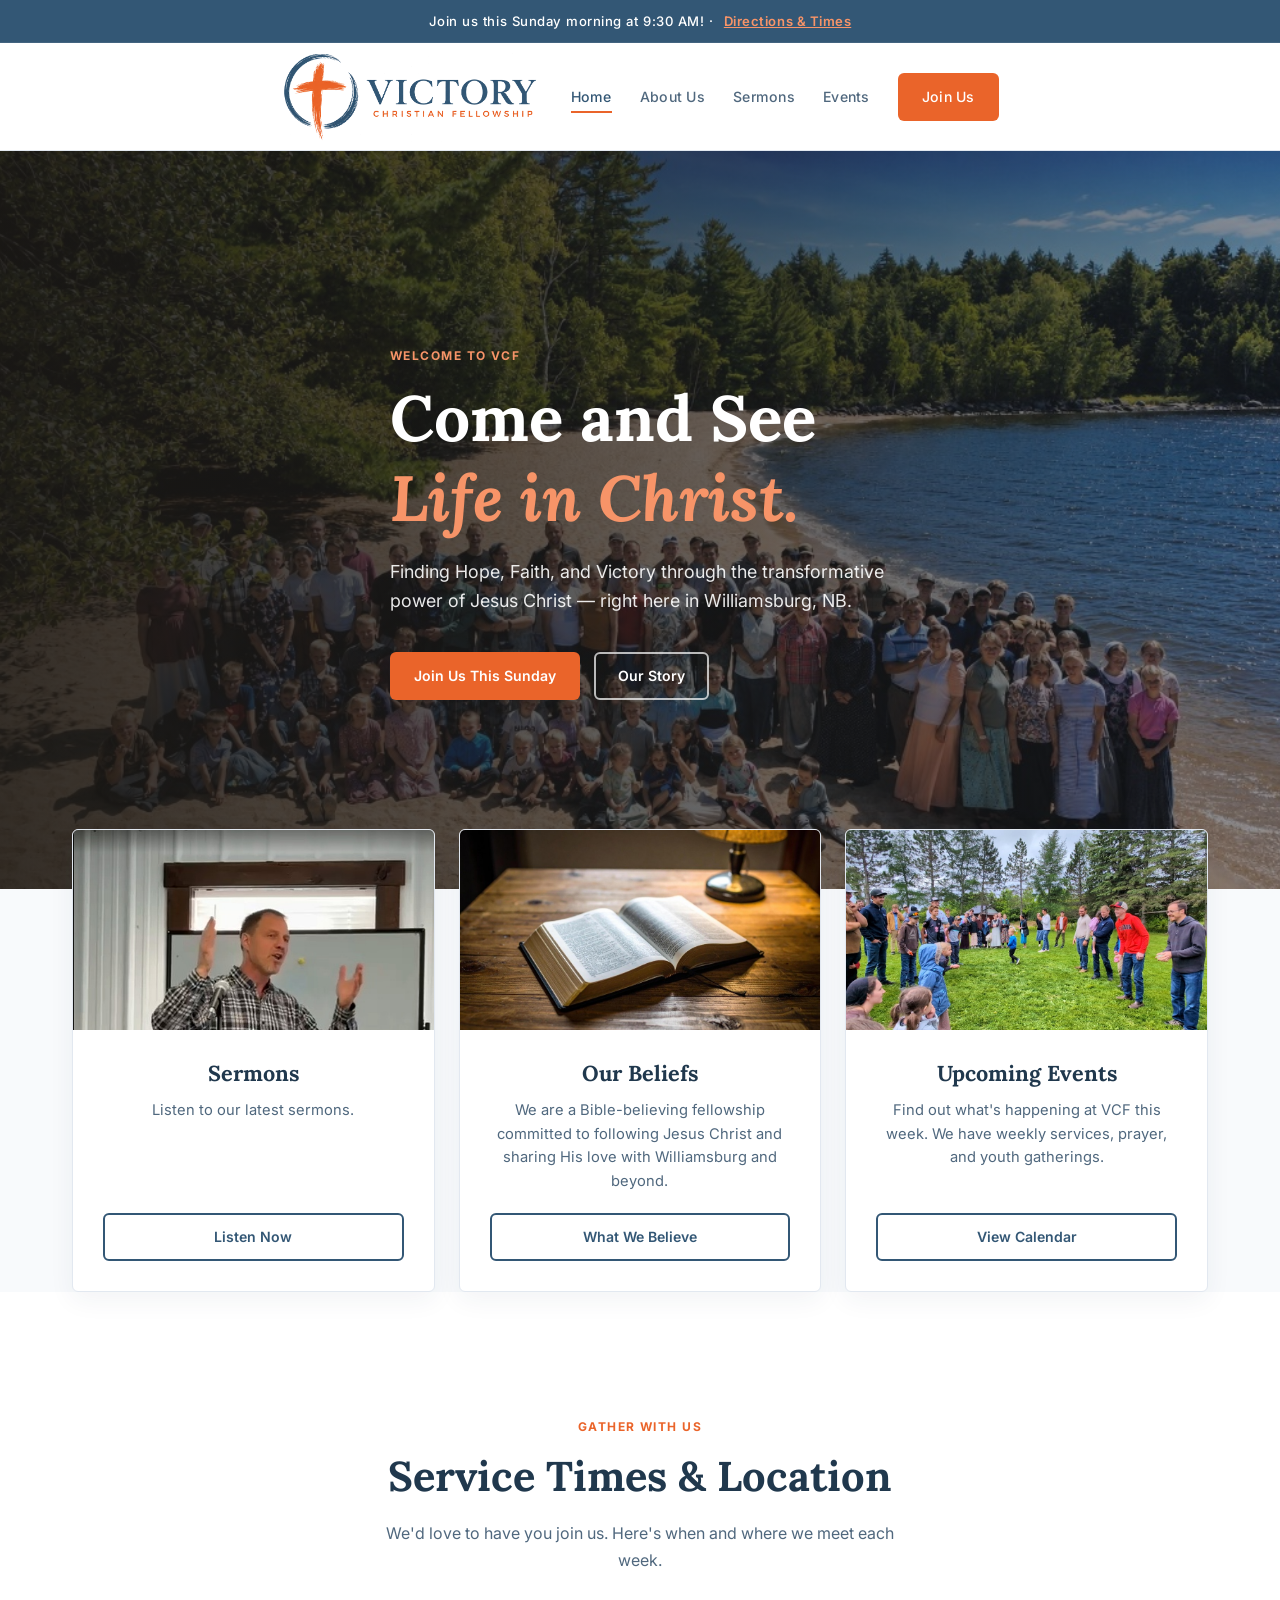
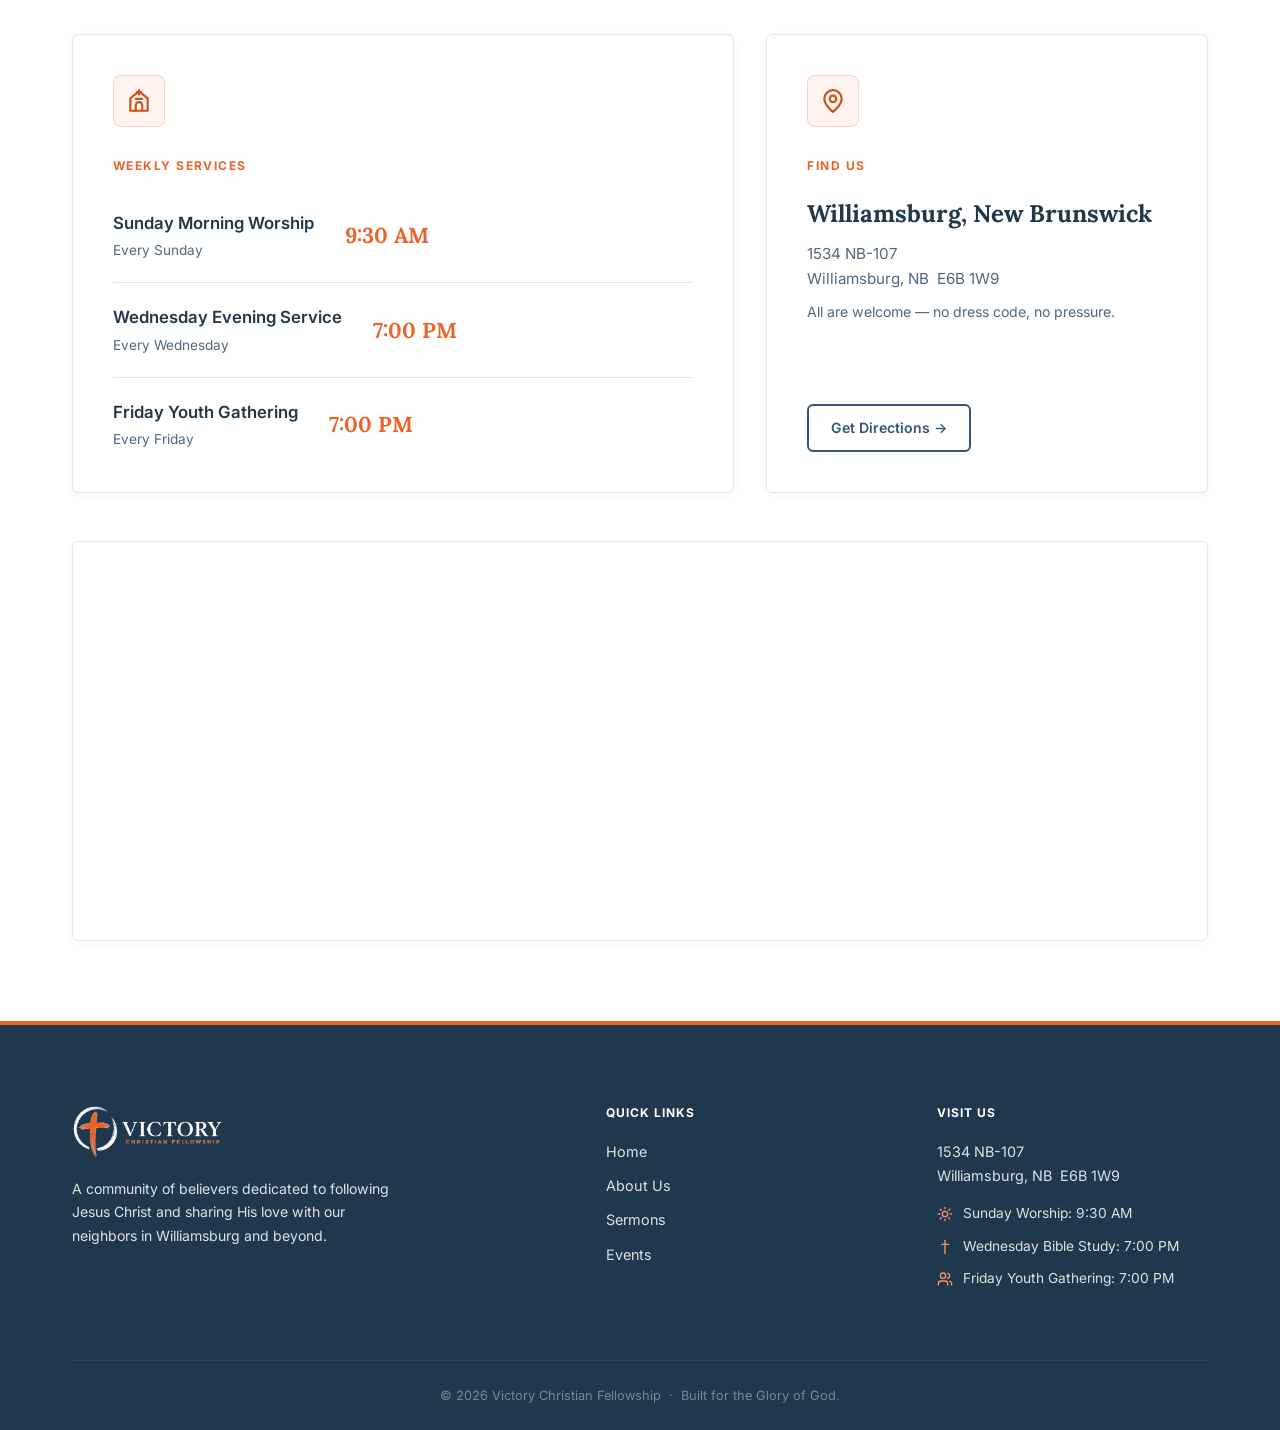
==== index.html @ 8b339f48 "Update Our Beliefs image and change church location to Williamsburg NB with satellite map default" ====
<!DOCTYPE html>
<html lang="en">
<head>
    <meta charset="UTF-8">
    <meta name="viewport" content="width=device-width, initial-scale=1.0">
    <title>Victory Christian Fellowship | Williamsburg, NB</title>
    <meta name="description" content="Victory Christian Fellowship in Williamsburg, NB. A community of believers following Jesus Christ and sharing His love.">
    <link rel="stylesheet" href="style.css?v=17.0">
    <link rel="icon" type="image/png" sizes="32x32" href="favicon-32x32.png?v=1.0">
    <link rel="icon" type="image/png" sizes="16x16" href="favicon-16x16.png?v=1.0">
    <link rel="shortcut icon" href="favicon.ico?v=1.0">
    <link rel="apple-touch-icon" sizes="180x180" href="apple-touch-icon.png?v=1.0">
</head>
<body>

<div class="announcement-bar">
    Join us this Sunday morning at 9:30 AM! · <a href="#location">Directions & Times</a>
</div>

<header id="site-header">
    <div class="container">
        <div class="nav-inner">
            <a href="index.html" class="logo">
                <img src="assets/logo.png?v=11.0" alt="Victory Christian Fellowship">
            </a>
            <nav>
                <ul class="nav-links" id="nav-links">
                    <li><a href="index.html" class="active">Home</a></li>
                    <li><a href="about.html">About Us</a></li>
                    <li><a href="sermons.html">Sermons</a></li>
                    <li><a href="events.html">Events</a></li>
                    <li><a href="#location" class="btn btn-primary">Join Us</a></li>
                </ul>
            </nav>
            <button class="hamburger" id="mobile-toggle" aria-label="Toggle menu">
                <span></span><span></span><span></span>
            </button>
        </div>
    </div>
</header>

<main>
    <!-- HERO -->
    <section class="hero">
        <img class="hero-img" src="assets/beach-gathering.jpg" alt="VCF Family Beach Gathering">
        <div class="hero-overlay"></div>
        <div class="container">
            <div class="hero-content">
                <span class="section-tag" style="color:var(--gold-light)">Welcome to VCF</span>
                <h1>Come and See <br><em>Life in Christ.</em></h1>
                <p>Finding Hope, Faith, and Victory through the transformative power of Jesus Christ — right here in Williamsburg, NB.</p>
                <div class="hero-btns">
                    <a href="#location" class="btn btn-gold">Join Us This Sunday</a>
                    <a href="about.html" class="btn btn-outline">Our Story</a>
                </div>
            </div>
        </div>
    </section>

    <!-- 3-COLUMN FEATURE LINKS -->
    <section style="padding: 0; background: var(--bg-alt);">
        <div class="container">
            <div class="feature-grid">
                <!-- Sermons -->
                <div class="feature-card">
                    <div class="feature-img-wrap">
                        <img src="assets/sermon-preaching.jpg?v=14.0" alt="VCF Sermons & Teaching" style="object-position: top center;">
                    </div>
                    <div class="feature-card-content">
                        <h3>Sermons</h3>
                        <p>Listen to our latest sermons.</p>
                        <a href="sermons.html" class="btn btn-outline-dark">Listen Now</a>
                    </div>
                </div>
                <!-- Our Beliefs -->
                <div class="feature-card">
                    <div class="feature-img-wrap">
                        <img src="assets/our-beliefs.jpg?v=1.0" alt="Open Bible - Our Beliefs">
                    </div>
                    <div class="feature-card-content">
                        <h3>Our Beliefs</h3>
                        <p>We are a Bible-believing fellowship committed to following Jesus Christ and sharing His love with Williamsburg and beyond.</p>
                        <a href="about.html#beliefs" class="btn btn-outline-dark">What We Believe</a>
                    </div>
                </div>
                <!-- Upcoming Events -->
                <div class="feature-card">
                    <div class="feature-img-wrap">
                        <img src="assets/community-gathering.jpg?v=12.0" alt="VCF Community Gathering">
                    </div>
                    <div class="feature-card-content">
                        <h3>Upcoming Events</h3>
                        <p>Find out what's happening at VCF this week. We have weekly services, prayer, and youth gatherings.</p>
                        <a href="events.html" class="btn btn-outline-dark">View Calendar</a>
                    </div>
                </div>
            </div>
        </div>
    </section>

    <!-- SERVICE TIMES & LOCATION -->
    <section id="location">
        <div class="container">
            <div class="text-center" style="margin-bottom:60px">
                <span class="section-tag">Gather With Us</span>
                <h2 class="section-heading">Service Times &amp; Location</h2>
                <p style="color:var(--fg-light);max-width:520px;margin:0 auto">We'd love to have you join us. Here's when and where we meet each week.</p>
            </div>

            <div class="location-grid">
                <!-- Times -->
                <div class="card">
                    <div class="icon-badge" aria-hidden="true">
                        <svg width="26" height="26" viewBox="0 0 24 24" fill="none" stroke="currentColor" stroke-width="2" stroke-linecap="round" stroke-linejoin="round">
                            <path d="m12 3-8 6.5V21h16V9.5L12 3z"/>
                            <path d="M12 2v4"/>
                            <path d="M10 4h4"/>
                            <path d="M9 21v-5a3 3 0 0 1 6 0v5"/>
                            <path d="M9 10h6"/>
                        </svg>
                    </div>
                    <span class="section-tag">Weekly Services</span>
                    <div class="service-item">
                        <div>
                            <div class="service-name">Sunday Morning Worship</div>
                            <div class="service-day">Every Sunday</div>
                        </div>
                        <div class="service-time">9:30 AM</div>
                    </div>
                    <div class="service-item">
                        <div>
                            <div class="service-name">Wednesday Evening Service</div>
                            <div class="service-day">Every Wednesday</div>
                        </div>
                        <div class="service-time">7:00 PM</div>
                    </div>
                    <div class="service-item">
                        <div>
                            <div class="service-name">Friday Youth Gathering</div>
                            <div class="service-day">Every Friday</div>
                        </div>
                        <div class="service-time">7:00 PM</div>
                    </div>
                </div>

                <!-- Address -->
                <div class="card" style="display:flex;flex-direction:column;justify-content:space-between">
                    <div>
                        <div class="icon-badge" aria-hidden="true">
                            <svg width="26" height="26" viewBox="0 0 24 24" fill="none" stroke="currentColor" stroke-width="2" stroke-linecap="round" stroke-linejoin="round">
                                <path d="M20 10c0 6-8 12-8 12s-8-6-8-12a8 8 0 0 1 16 0Z"/>
                                <circle cx="12" cy="10" r="3"/>
                            </svg>
                        </div>
                        <span class="section-tag">Find Us</span>
                        <h3 style="font-size:1.5rem;margin:10px 0 12px;font-family:'Lora',serif">Williamsburg, New Brunswick</h3>
                        <p style="color:var(--fg-light);font-size:.95rem;margin-bottom:8px">1534 NB-107<br>Williamsburg, NB &nbsp;E6B 1W9</p>
                        <p style="color:var(--fg-light);font-size:.88rem">All are welcome — no dress code, no pressure.</p>
                    </div>
                    <a href="https://www.google.com/maps/dir/?api=1&destination=1534+NB-107,+Williamsburg,+NB+E6B+1W9" target="_blank" class="btn btn-outline-dark" style="margin-top:28px;align-self:flex-start">
                        Get Directions →
                    </a>
                </div>
            </div>

            <!-- Map -->
            <div class="map-wrap">
                <iframe src="https://www.google.com/maps/embed?pb=!1m18!1m12!1m3!1d2759.5668989523!2d-66.7454!3d46.2847!2m3!1f0!2f0!3f0!3m2!1i1024!2i768!4f13.1!3m3!1m2!1s0x4ca4309328286a63%3A0xc3f7a4a2b9f3f3!2s1534%20NB-107%2C%20Williamsburg%2C%20NB%20E6B%201W9!5e1!3m2!1sen!2sca!4v1714132000000!5m2!1sen!2sca" allowfullscreen loading="lazy"></iframe>
            </div>
        </div>
    </section>
</main>

<footer>
    <div class="container">
        <div class="footer-grid">
            <div class="footer-brand">
                <img src="assets/logo-light.png?v=11.0" alt="Victory Christian Fellowship" class="footer-logo-img">
                <p>A community of believers dedicated to following Jesus Christ and sharing His love with our neighbors in Williamsburg and beyond.</p>
            </div>
            <div>
                <h4>Quick Links</h4>
                <ul class="footer-links">
                    <li><a href="index.html">Home</a></li>
                    <li><a href="about.html">About Us</a></li>
                    <li><a href="sermons.html">Sermons</a></li>
                    <li><a href="events.html">Events</a></li>
                </ul>
            </div>
            <div>
                <h4>Visit Us</h4>
                <p style="margin-bottom:14px">1534 NB-107<br>Williamsburg, NB &nbsp;E6B 1W9</p>
                <ul class="footer-schedule">
                    <li class="footer-schedule-item">
                        <svg width="15" height="15" viewBox="0 0 24 24" fill="none" stroke="currentColor" stroke-width="2" stroke-linecap="round" stroke-linejoin="round">
                            <circle cx="12" cy="12" r="4"/><path d="M12 2v2"/><path d="M12 20v2"/><path d="m4.93 4.93 1.41 1.41"/><path d="m17.66 17.66 1.41 1.41"/><path d="M2 12h2"/><path d="M20 12h2"/><path d="m6.34 17.66-1.41 1.41"/><path d="m19.07 4.93-1.41 1.41"/>
                        </svg>
                        <span>Sunday Worship: 9:30 AM</span>
                    </li>
                    <li class="footer-schedule-item">
                        <svg width="15" height="15" viewBox="0 0 24 24" fill="none" stroke="currentColor" stroke-width="2" stroke-linecap="round" stroke-linejoin="round">
                            <path d="M12 2v20"/><path d="M7 8h10"/>
                        </svg>
                        <span>Wednesday Bible Study: 7:00 PM</span>
                    </li>
                    <li class="footer-schedule-item">
                        <svg width="15" height="15" viewBox="0 0 24 24" fill="none" stroke="currentColor" stroke-width="2" stroke-linecap="round" stroke-linejoin="round">
                            <path d="M16 21v-2a4 4 0 0 0-4-4H6a4 4 0 0 0-4 4v2"/><circle cx="9" cy="7" r="4"/><path d="M22 21v-2a4 4 0 0 0-3-3.87"/><path d="M16 3.13a4 4 0 0 1 0 7.75"/>
                        </svg>
                        <span>Friday Youth Gathering: 7:00 PM</span>
                    </li>
                </ul>
            </div>
        </div>
        <div class="footer-bottom">
            <p>&copy; 2026 Victory Christian Fellowship &nbsp;·&nbsp; Built for the Glory of God.</p>
        </div>
    </div>
</footer>

<script src="app.js"></script>
</body>
</html>
---- style.css ----
@import url('https://fonts.googleapis.com/css2?family=Inter:wght@300;400;500;600;700&family=Lora:ital,wght@0,400;0,600;0,700;1,400;1,700&display=swap');

/* ─── DESIGN TOKENS (Brushed Cross Logo: Warm Orange & Slate Blue) ─── */
:root {
    --primary:       #335775;       /* Soft Rich Slate Blue from "VICTORY" */
    --primary-dark:  #20384D;       /* Deep Slate Blue */
    --primary-light: #4A7499;       /* Light Slate Blue */
    --orange:        #EA642A;       /* Vibrant Warm Amber Orange for Buttons & Cross */
    --orange-dark:   #CE5119;       /* Deep Amber Orange for Hover */
    --orange-light:  #F79468;       /* Soft Warm Amber Highlight */
    --rust:          #EA642A;       /* Warm Orange */
    --rust-dark:     #CE5119;
    --rust-light:    #F79468;
    --gold:          #EA642A;       /* Warm Orange Accent */
    --gold-dark:     #CE5119;
    --gold-light:    #F79468;
    --silver:        #7E97AD;       /* Cool Slate Accent */
    --silver-dark:   #50687E;
    --silver-light:  #D5E0EA;
    --fg:            #20384D;       /* Soft Slate Charcoal Headings */
    --fg-light:      #50687E;       /* Slate Body Text */
    --fg-muted:      #7E97AD;       /* Muted Steel */
    --bg:            #FFFFFF;       /* Pure Crisp White Background */
    --bg-alt:        #F8FAFC;       /* Light & Airy Soft Off-White Background */
    --white:         #FFFFFF;
    --card:          #FFFFFF;       /* Clean White Cards */
    --border:        #E2E8F0;       /* Subtle Cool Slate Border */
    --shadow-sm:     0 2px 10px rgba(32,56,77,.04);
    --shadow:        0 8px 26px rgba(32,56,77,.06);
    --shadow-lg:     0 18px 45px rgba(32,56,77,.09);
    --radius:        6px;           /* Modern subtle rounded rectangular style */
    --radius-sm:     3px;
    --radius-full:   9999px;
    --transition:    all .25s ease-out;
    --header-h:      108px;         /* Height of main nav header */
}

/* ─── BASE STYLES ────────────────────────────────────────── */
* {
    margin: 0;
    padding: 0;
    box-sizing: border-box;
}

html {
    scroll-behavior: smooth;
}

body {
    font-family: 'Inter', -apple-system, sans-serif;
    background: var(--bg);
    color: var(--fg);
    line-height: 1.7;
    overflow-x: hidden;
    -webkit-font-smoothing: antialiased;
}

h1, h2, h3, h4 {
    font-family: 'Lora', Georgia, serif;
    font-weight: 700;
    line-height: 1.25;
    color: var(--fg);
}

img {
    max-width: 100%;
    display: block;
}

a {
    text-decoration: none;
    color: inherit;
    transition: var(--transition);
}

/* ─── UTILITY CLASSES ─────────────────────────────────────── */
.container {
    max-width: 1200px;
    margin: 0 auto;
    padding: 0 32px;
}

.section-tag {
    display: inline-block;
    font-size: .75rem;
    font-weight: 700;
    letter-spacing: .12em;
    text-transform: uppercase;
    color: var(--gold);
    margin-bottom: 12px;
}

.text-center {
    text-align: center;
}

.section-heading {
    font-size: clamp(1.8rem, 3.5vw, 2.6rem);
    margin-bottom: 18px;
    font-weight: 700;
}

/* ─── ANNOUNCEMENT BAR ────────────────────────────────────── */
.announcement-bar {
    background-color: var(--primary);
    color: var(--white);
    text-align: center;
    padding: 10px 16px;
    font-size: 0.82rem;
    font-weight: 500;
    letter-spacing: 0.04em;
    z-index: 1001;
    border-bottom: 1px solid rgba(255,255,255,0.08);
}

.announcement-bar a {
    color: var(--gold-light);
    font-weight: 600;
    text-decoration: underline;
    margin-left: 6px;
}

/* ─── SITE HEADER & NAVIGATION ───────────────────────────── */
header {
    position: sticky;
    top: 0;
    width: 100%;
    height: var(--header-h);
    background: rgba(255, 255, 255, 0.98);
    backdrop-filter: blur(12px);
    -webkit-backdrop-filter: blur(12px);
    z-index: 1000;
    border-bottom: 1px solid var(--border);
    display: flex;
    align-items: center;
    transition: var(--transition);
}

header.scrolled {
    box-shadow: var(--shadow-sm);
    height: 88px;
}

.nav-inner {
    width: 100%;
    display: flex;
    justify-content: space-between;
    align-items: center;
    gap: 32px;
}

/* Logo */
.logo {
    display: flex;
    align-items: center;
    gap: 12px;
    flex-shrink: 0;
}

.logo img {
    height: 92px;
    width: auto;
    display: block;
    transition: var(--transition);
}

header.scrolled .logo img {
    height: 78px;
}

/* Nav links */
.nav-links {
    display: flex;
    gap: 28px;
    list-style: none;
    align-items: center;
}

.nav-links a {
    font-size: .88rem;
    font-weight: 500;
    color: var(--fg-light);
    letter-spacing: .02em;
    padding: 6px 0;
    position: relative;
}

.nav-links a:not(.btn):hover, 
.nav-links a.active:not(.btn) {
    color: var(--primary);
}

.nav-links a.active:not(.btn)::after {
    content: '';
    position: absolute;
    bottom: -2px;
    left: 0;
    width: 100%;
    height: 2px;
    background: var(--gold);
}

/* Override nav button styles to fix color specificity issues */
.nav-links a.btn {
    padding: 10px 22px;
}
.nav-links a.btn-primary {
    color: var(--white);
    background: var(--rust);
}
.nav-links a.btn-primary:hover {
    color: var(--white);
    background: var(--rust-dark);
}
.nav-links a.btn-gold {
    color: var(--white);
    background: var(--gold);
}
.nav-links a.btn-gold:hover {
    color: var(--white);
    background: var(--gold-dark);
}

/* ─── BUTTONS ───────────────────────────────────────────── */
.btn {
    display: inline-flex;
    align-items: center;
    justify-content: center;
    gap: 8px;
    padding: 10px 22px;
    border-radius: var(--radius);
    font-weight: 600;
    font-size: .88rem;
    border: 2px solid transparent;
    cursor: pointer;
    transition: var(--transition);
    white-space: nowrap;
}

.btn-primary {
    background: var(--rust);
    color: var(--white);
}

.btn-primary:hover {
    background: var(--rust-dark);
    transform: translateY(-1px);
}

.btn-outline {
    border-color: rgba(255, 255, 255, 0.7);
    color: var(--white);
}

.btn-outline:hover {
    border-color: var(--white);
    background: rgba(255, 255, 255, 0.1);
}

.btn-outline-dark {
    border-color: var(--primary);
    color: var(--primary);
}

.btn-outline-dark:hover {
    background: var(--primary);
    color: var(--white);
}

.btn-gold {
    background: var(--gold);
    color: var(--white);
}

.btn-gold:hover {
    background: var(--gold-dark);
    transform: translateY(-1px);
}

/* ─── HERO SECTION ───────────────────────────────────────── */
.hero {
    position: relative;
    height: 82vh;
    min-height: 560px;
    display: flex;
    align-items: center;
    overflow: hidden;
    background-color: #243B53;
}

.hero-img {
    position: absolute;
    inset: 0;
    width: 100%;
    height: 100%;
    object-fit: cover;
    z-index: 0;
    opacity: 0.75;
}

.hero-overlay {
    position: absolute;
    inset: 0;
    z-index: 1;
    background: linear-gradient(90deg, rgba(27,24,20,0.85) 0%, rgba(27,24,20,0.6) 50%, rgba(27,24,20,0.3) 100%);
}

.hero-content {
    position: relative;
    z-index: 2;
    max-width: 620px;
    color: var(--white);
}

.hero h1 {
    font-size: clamp(2.4rem, 5vw, 4.2rem);
    color: var(--white);
    margin-bottom: 20px;
    font-weight: 700;
}

.hero h1 em {
    color: var(--gold-light);
    font-style: italic;
    font-family: 'Lora', Georgia, serif;
}

.hero p {
    font-size: 1.12rem;
    color: rgba(255, 255, 255, 0.9);
    max-width: 500px;
    margin-bottom: 36px;
    line-height: 1.6;
}

.hero-btns {
    display: flex;
    gap: 14px;
    flex-wrap: wrap;
}

/* Short hero variant (inner pages) */
.hero--short {
    height: 38vh;
    min-height: 280px;
    background-color: var(--primary);
}

.hero--short .hero-overlay {
    background: rgba(27, 24, 20, 0.75);
}

.hero--short .hero-content {
    max-width: 800px;
}

.hero--short h1 {
    font-size: clamp(2rem, 4.5vw, 3.2rem);
    margin-bottom: 10px;
}

.hero--short p {
    font-size: 1.05rem;
    margin-bottom: 0;
    color: rgba(255, 255, 255, 0.85);
}

/* ─── SECTIONS ───────────────────────────────────────────── */
section {
    padding: 80px 0;
}

section.alt-bg {
    background: var(--bg-alt);
}

/* ─── 3-COLUMN FEATURE CARDS (HOME) ──────────────────────── */
.feature-grid {
    display: grid;
    grid-template-columns: repeat(3, 1fr);
    gap: 24px;
    margin-top: -60px; /* Overlaps hero section slightly for modern layout */
    position: relative;
    z-index: 10;
    margin-bottom: 40px;
}

.feature-card {
    background: var(--card);
    border: 1px solid var(--border);
    border-radius: var(--radius);
    box-shadow: var(--shadow);
    overflow: hidden;
    display: flex;
    flex-direction: column;
    transition: var(--transition);
}

.feature-card:hover {
    transform: translateY(-4px);
    box-shadow: var(--shadow-lg);
}

.feature-img-wrap {
    height: 200px;
    overflow: hidden;
    position: relative;
}

.feature-img-wrap img {
    width: 100%;
    height: 100%;
    object-fit: cover;
    object-position: top center;
    transition: var(--transition);
}

.feature-card:hover .feature-img-wrap img {
    transform: scale(1.03);
}

.feature-card-content {
    padding: 30px;
    flex: 1;
    display: flex;
    flex-direction: column;
    align-items: center;
    text-align: center;
}

.feature-card-content h3 {
    font-size: 1.35rem;
    margin-bottom: 12px;
    font-family: 'Lora', Georgia, serif;
}

.feature-card-content p {
    font-size: 0.92rem;
    color: var(--fg-light);
    margin-bottom: 20px;
    line-height: 1.6;
    flex: 1;
}

.feature-card-content .btn {
    width: 100%;
}

/* ─── SERVICE TIMES & LOCATION (HOME) ─────────────────────── */
.location-grid {
    display: grid;
    grid-template-columns: 1.2fr 0.8fr;
    gap: 32px;
    margin-bottom: 48px;
}

.card {
    background: var(--card);
    border: 1px solid var(--border);
    padding: 40px;
    border-radius: var(--radius);
    box-shadow: var(--shadow-sm);
    transition: var(--transition);
}

.card:hover {
    box-shadow: var(--shadow);
}

.icon-badge {
    width: 52px;
    height: 52px;
    border-radius: 8px;
    display: flex;
    align-items: center;
    justify-content: center;
    margin-bottom: 24px;
    background: rgba(234, 100, 42, 0.08);
    border: 1px solid rgba(234, 100, 42, 0.22);
    color: var(--orange-dark);
    transition: var(--transition);
}

.icon-badge svg {
    width: 26px;
    height: 26px;
    stroke: var(--orange-dark);
    display: block;
    transition: var(--transition);
}

.card:hover .icon-badge {
    background: var(--primary);
    border-color: var(--primary);
    color: var(--white);
}

.card:hover .icon-badge svg {
    stroke: var(--white);
}

/* Service item rows */
.service-item {
    display: flex;
    align-items: center;
    gap: 20px;
    padding: 20px 0;
    border-bottom: 1px solid var(--border);
}

.service-item:last-child {
    border-bottom: none;
    padding-bottom: 0;
}

.service-item:first-child {
    padding-top: 0;
}

.service-time {
    font-family: 'Lora', Georgia, serif;
    font-weight: 700;
    font-size: 1.35rem;
    color: var(--gold);
    min-width: 95px;
    text-align: right;
}

.service-name {
    font-weight: 600;
    font-size: 1.05rem;
    color: var(--fg);
}

.service-day {
    font-size: .85rem;
    color: var(--fg-light);
    margin-top: 2px;
}

/* Map Wrapper */
.map-wrap {
    border-radius: var(--radius);
    border: 1px solid var(--border);
    overflow: hidden;
    box-shadow: var(--shadow-sm);
    height: 400px;
}

.map-wrap iframe {
    width: 100%;
    height: 100%;
    border: 0;
    display: block;
}

/* ─── ABOUT PAGE STYLING ─────────────────────────────────── */
.story-layout {
    display: grid;
    grid-template-columns: 1.1fr 0.9fr;
    gap: 60px;
    align-items: center;
}

.story-img-wrap {
    border-radius: var(--radius);
    overflow: hidden;
    box-shadow: var(--shadow);
    border: 1px solid var(--border);
}

.story-img-wrap img {
    width: 100%;
    height: 420px;
    object-fit: cover;
}

/* Statement of Faith */
.faith-list {
    display: grid;
    grid-template-columns: 1fr 1fr;
    gap: 24px;
    max-width: 1000px;
    margin: 0 auto;
}

.faith-item {
    display: flex;
    gap: 20px;
    align-items: flex-start;
    padding: 24px;
    background: var(--white);
    border-radius: var(--radius);
    border: 1px solid var(--border);
    border-left: 3px solid var(--primary);
    transition: var(--transition);
}

.faith-item:hover {
    box-shadow: var(--shadow-sm);
    transform: translateX(2px);
    border-left-color: var(--gold);
}

.faith-num {
    font-family: 'Lora', Georgia, serif;
    font-weight: 700;
    font-size: 1.2rem;
    color: var(--gold);
    min-width: 28px;
    line-height: 1;
}

.faith-item p {
    font-size: 0.92rem;
    color: var(--fg-light);
    line-height: 1.65;
}

/* Leadership cards */
.grid-2 {
    display: grid;
    grid-template-columns: repeat(2, 1fr);
    gap: 32px;
    max-width: 800px;
    margin: 0 auto;
}

.premium-card {
    position: relative;
    border-radius: var(--radius);
    overflow: hidden;
    height: 380px;
    box-shadow: var(--shadow);
    border: 1px solid var(--border);
}

.premium-card img {
    width: 100%;
    height: 100%;
    object-fit: cover;
    transition: var(--transition);
}

.premium-card:hover img {
    transform: scale(1.02);
}

.premium-card .gradient {
    position: absolute;
    inset: 0;
    background: linear-gradient(to top, rgba(27,24,20,0.9) 0%, rgba(27,24,20,0.4) 50%, transparent 100%);
    z-index: 1;
}

.premium-card .content {
    position: absolute;
    bottom: 0;
    left: 0;
    width: 100%;
    padding: 30px;
    z-index: 2;
    color: var(--white);
}

.premium-card .content h3 {
    font-size: 1.5rem;
    color: var(--white);
}

/* ─── EVENTS PAGE STYLING ────────────────────────────────── */
.events-grid {
    display: grid;
    grid-template-columns: repeat(3, 1fr);
    gap: 28px;
}

.event-card {
    background: var(--card);
    border: 1px solid var(--border);
    border-radius: var(--radius);
    overflow: hidden;
    box-shadow: var(--shadow-sm);
    transition: var(--transition);
    display: flex;
    flex-direction: column;
}

.event-card:hover {
    box-shadow: var(--shadow);
    transform: translateY(-2px);
    border-color: var(--gold);
}

.event-card-accent {
    height: 4px;
    background: var(--primary);
}

.event-card:hover .event-card-accent {
    background: var(--gold);
}

.event-card-body {
    padding: 30px;
    flex: 1;
    display: flex;
    flex-direction: column;
}

.event-day-badge {
    display: inline-block;
    font-size: .72rem;
    font-weight: 700;
    letter-spacing: .08em;
    text-transform: uppercase;
    background: var(--bg-alt);
    color: var(--primary);
    border: 1px solid var(--border);
    padding: 4px 10px;
    border-radius: var(--radius-sm);
    margin-bottom: 16px;
    align-self: flex-start;
}

.event-card h3 {
    font-size: 1.3rem;
    margin-bottom: 12px;
    font-family: 'Lora', Georgia, serif;
}

.event-card-time {
    display: flex;
    align-items: center;
    gap: 6px;
    font-size: 0.9rem;
    font-weight: 700;
    color: var(--gold);
    margin-bottom: 16px;
}

.event-card p {
    font-size: .9rem;
    color: var(--fg-light);
    line-height: 1.6;
}

/* ─── SERMON LIBRARY STYLING ─────────────────────────────── */
#sermon-library {
    padding: 60px 0;
}

.sermon-toolbar {
    display: flex;
    gap: 16px;
    align-items: center;
    flex-wrap: wrap;
    margin-bottom: 40px;
    padding: 20px;
    background: var(--white);
    border: 1px solid var(--border);
    border-radius: var(--radius);
}

.sermon-search-wrap {
    position: relative;
    flex: 1;
    min-width: 250px;
}

.sermon-search-icon {
    position: absolute;
    left: 14px;
    top: 50%;
    transform: translateY(-50%);
    color: var(--fg-muted);
    pointer-events: none;
}

.sermon-search-wrap input {
    width: 100%;
    padding: 10px 14px 10px 40px;
    border-radius: var(--radius);
    border: 1px solid var(--border);
    background: var(--bg-alt);
    font-size: .88rem;
    color: var(--fg);
    transition: var(--transition);
    outline: none;
}

.sermon-search-wrap input:focus {
    border-color: var(--primary);
    background: var(--white);
}

.sermon-controls {
    display: flex;
    gap: 12px;
    flex-wrap: wrap;
}

.sermon-controls select {
    padding: 10px 36px 10px 14px;
    border-radius: var(--radius);
    border: 1px solid var(--border);
    background: var(--bg-alt) url("data:image/svg+xml,%3Csvg xmlns='http://www.w3.org/2000/svg' width='12' height='12' viewBox='0 0 24 24' fill='none' stroke='%23605751' stroke-width='2.5' stroke-linecap='round' stroke-linejoin='round'%3E%3Cpolyline points='6 9 12 15 18 9'/%3E%3C/svg%3E") no-repeat right 14px center;
    appearance: none;
    font-size: .88rem;
    font-family: inherit;
    font-weight: 500;
    color: var(--fg-light);
    cursor: pointer;
    outline: none;
    transition: var(--transition);
}

.sermon-controls select:hover,
.sermon-controls select:focus {
    border-color: var(--primary);
}

/* Sermon Grid / Cards */
.sermon-grid {
    display: grid;
    grid-template-columns: repeat(2, 1fr);
    gap: 32px;
}

.sermon-card {
    background: var(--white);
    border: 1px solid var(--border);
    border-radius: var(--radius);
    box-shadow: var(--shadow-sm);
    overflow: hidden;
    transition: var(--transition);
    display: flex;
    flex-direction: column;
}

.sermon-card:hover {
    box-shadow: var(--shadow);
    border-color: var(--gold);
}

.sermon-card-header {
    padding: 24px;
    border-bottom: 1px solid var(--border);
    flex: 1;
}

.sermon-card-meta-top {
    display: flex;
    align-items: center;
    gap: 10px;
    margin-bottom: 8px;
}

.sermon-date {
    font-size: .82rem;
    color: var(--fg-muted);
    font-weight: 500;
}

.sermon-live-badge {
    font-size: .7rem;
    font-weight: 700;
    text-transform: uppercase;
    letter-spacing: .06em;
    background: rgba(230, 110, 40, 0.12);
    color: var(--orange-dark);
    padding: 2px 8px;
    border-radius: var(--radius-sm);
}

.sermon-title {
    font-size: 1.2rem;
    margin-bottom: 12px;
    font-family: 'Lora', Georgia, serif;
    line-height: 1.35;
}

.sermon-tags {
    display: flex;
    flex-wrap: wrap;
    align-items: center;
    gap: 8px;
    margin-top: 4px;
}

.sermon-tag {
    display: inline-flex;
    align-items: center;
    font-size: .75rem;
    font-weight: 600;
    padding: 4px 10px;
    border-radius: var(--radius-sm);
    line-height: 1.2;
    text-decoration: none;
    border: none;
    font-family: inherit;
}

button.sermon-tag--preacher {
    background: var(--bg-alt);
    color: var(--primary);
    border: 1px solid var(--border);
    cursor: pointer;
    transition: var(--transition);
}

button.sermon-tag--preacher:hover {
    background: var(--primary);
    color: var(--white);
    border-color: var(--primary);
    transform: translateY(-1px);
    box-shadow: var(--shadow-sm);
}

button.sermon-tag--preacher svg {
    stroke: currentColor;
    margin-right: 5px;
}

.sermon-tag--scripture {
    background: rgba(234, 100, 42, 0.09);
    color: var(--orange-dark);
    border: 1px solid rgba(234, 100, 42, 0.20);
}

.sermon-tag--scripture svg {
    stroke: currentColor;
    margin-right: 5px;
}

.sermon-tag--date {
    background: rgba(32, 54, 76, 0.08);
    color: var(--text-muted);
    border: 1px solid var(--border);
}

.sermon-tag--date svg {
    stroke: currentColor;
    margin-right: 5px;
}

.sermon-filter-status {
    display: flex;
    align-items: center;
    justify-content: space-between;
    background: var(--bg-alt);
    border: 1px solid var(--border);
    border-radius: var(--radius-sm);
    padding: 10px 16px;
    margin-bottom: 24px;
    font-size: .88rem;
    color: var(--fg);
}

.sermon-filter-status-text strong {
    color: var(--primary);
}

.sermon-filter-reset-btn {
    background: none;
    border: none;
    color: var(--orange-dark);
    font-weight: 600;
    font-size: .82rem;
    cursor: pointer;
    text-decoration: underline;
    padding: 4px 8px;
    border-radius: 4px;
    transition: var(--transition);
}

.sermon-filter-reset-btn:hover {
    background: rgba(234, 100, 42, 0.1);
}

.yt-wrap {
    position: relative;
    width: 100%;
    padding-top: 56.25%;
    background-color: #000;
}

.yt-wrap iframe {
    position: absolute;
    inset: 0;
    width: 100%;
    height: 100%;
    border: none;
}

/* States */
.sermon-state-wrap {
    text-align: center;
    padding: 80px 24px;
    color: var(--fg-light);
}

.sermon-state-wrap h3 {
    font-size: 1.35rem;
    margin-bottom: 8px;
}

.sermon-setup-notice {
    max-width: 480px;
    margin: 0 auto;
    padding: 40px;
    background: var(--white);
    border: 1px solid var(--border);
    border-radius: var(--radius);
    box-shadow: var(--shadow);
}

.sermon-setup-icon {
    font-size: 2.2rem;
    margin-bottom: 12px;
}

.sermon-spinner {
    width: 32px;
    height: 32px;
    border: 2px solid var(--border);
    border-top-color: var(--primary);
    border-radius: 50%;
    animation: spin .7s linear infinite;
    margin: 0 auto 16px;
}

@keyframes spin {
    to { transform: rotate(360deg); }
}

/* ─── SITE FOOTER ────────────────────────────────────────── */
footer {
    background: #20384D;          /* Deep Slate Blue matching logo */
    color: rgba(255, 255, 255, 0.85);
    padding: 80px 0 0;
    font-size: 0.9rem;
    border-top: 4px solid var(--gold);
}

.footer-grid {
    display: grid;
    grid-template-columns: 1.4fr 0.8fr 0.8fr;
    gap: 60px;
    padding-bottom: 60px;
    border-bottom: 1px solid rgba(255, 255, 255, 0.06);
}

.footer-logo-img {
    height: 54px;
    width: auto;
    margin-bottom: 18px;
    display: block;
}

.footer-logo-text {
    font-family: 'Lora', Georgia, serif;
    font-weight: 700;
    font-size: 1.4rem;
    color: var(--white);
    margin-bottom: 6px;
}

.footer-logo-sub {
    font-size: .72rem;
    font-weight: 600;
    letter-spacing: .12em;
    text-transform: uppercase;
    color: var(--gold-light);
    margin-bottom: 16px;
    display: block;
}

.footer-brand p {
    font-size: 0.88rem;
    line-height: 1.7;
    max-width: 340px;
}

footer h4 {
    font-family: 'Inter', -apple-system, sans-serif;
    color: var(--white);
    text-transform: uppercase;
    letter-spacing: .08em;
    font-size: .75rem;
    font-weight: 700;
    margin-bottom: 20px;
}

.footer-links {
    list-style: none;
}

.footer-links li {
    margin-bottom: 10px;
}

.footer-links a:hover {
    color: var(--gold-light);
    padding-left: 2px;
}

.footer-schedule {
    list-style: none;
    padding: 0;
    margin: 14px 0 0;
}

.footer-schedule-item {
    display: flex;
    align-items: center;
    gap: 10px;
    margin-bottom: 9px;
    font-size: .86rem;
    color: rgba(255, 255, 255, 0.85);
}

.footer-schedule-item svg {
    width: 16px;
    height: 16px;
    color: var(--gold-light);
    flex-shrink: 0;
}

.footer-bottom {
    padding: 24px 0;
    text-align: center;
    font-size: .8rem;
    color: rgba(255, 255, 255, 0.4);
}

/* ─── MOBILE NAVIGATION & RESPONSIVENESS ─────────────────── */
.hamburger {
    display: none;
    background: none;
    border: none;
    cursor: pointer;
    flex-direction: column;
    gap: 5px;
    padding: 4px;
}

.hamburger span {
    display: block;
    width: 22px;
    height: 2px;
    background: var(--fg);
    border-radius: 2px;
    transition: var(--transition);
}

.hamburger.active span:nth-child(1) {
    transform: translateY(7px) rotate(45deg);
}

.hamburger.active span:nth-child(2) {
    opacity: 0;
}

.hamburger.active span:nth-child(3) {
    transform: translateY(-7px) rotate(-45deg);
}

/* Desktop responsiveness adjustments */
@media(max-width: 1024px) {
    .feature-grid {
        grid-template-columns: 1fr 1fr;
        margin-top: -40px;
    }
    .feature-card:last-child {
        grid-column: span 2;
    }
    .location-grid {
        grid-template-columns: 1fr;
    }
    .story-layout {
        grid-template-columns: 1fr;
        gap: 40px;
    }
    .story-img-wrap img {
        height: 340px;
    }
}

@media(max-width: 768px) {
    .container {
        padding: 0 24px;
    }
    header {
        height: 86px;
    }
    :root {
        --header-h: 86px;
    }
    .logo img {
        height: 72px;
    }
    .hamburger {
        display: flex;
    }
    .nav-links {
        position: fixed;
        top: 86px;
        left: -100%;
        width: 100%;
        height: calc(100vh - 86px);
        background: var(--bg);
        flex-direction: column;
        padding: 40px 24px;
        gap: 0;
        transition: 0.35s cubic-bezier(0.2, 1, 0.2, 1);
        z-index: 999;
        border-top: 1px solid var(--border);
    }
    .nav-links li {
        width: 100%;
        border-bottom: 1px solid var(--border);
    }
    .nav-links a {
        display: block;
        padding: 16px 0;
        font-size: 1rem;
    }
    .nav-links .btn {
        margin-top: 24px;
        text-align: center;
        width: 100%;
    }
    .nav-links.active {
        left: 0;
    }
    .hero {
        height: auto;
        padding: 120px 0 60px;
    }
    .hero-content {
        text-align: center;
        margin: 0 auto;
    }
    .hero-btns {
        justify-content: center;
    }
    .feature-grid {
        grid-template-columns: 1fr;
        margin-top: 20px;
    }
    .feature-card:last-child {
        grid-column: span 1;
    }
    .events-grid {
        grid-template-columns: 1fr;
    }
    .sermon-grid {
        grid-template-columns: 1fr;
    }
    .faith-list {
        grid-template-columns: 1fr;
    }
    .grid-2 {
        grid-template-columns: 1fr;
    }
    .footer-grid {
        grid-template-columns: 1fr;
        gap: 40px;
    }
    section {
        padding: 60px 0;
    }
}

@media(max-width: 480px) {
    header {
        height: 78px;
    }
    :root {
        --header-h: 78px;
    }
    .logo img {
        height: 60px;
    }
    .nav-links {
        top: 78px;
        height: calc(100vh - 78px);
    }
    .sermon-toolbar {
        flex-direction: column;
        align-items: stretch;
    }
    .sermon-controls {
        flex-direction: column;
    }
}
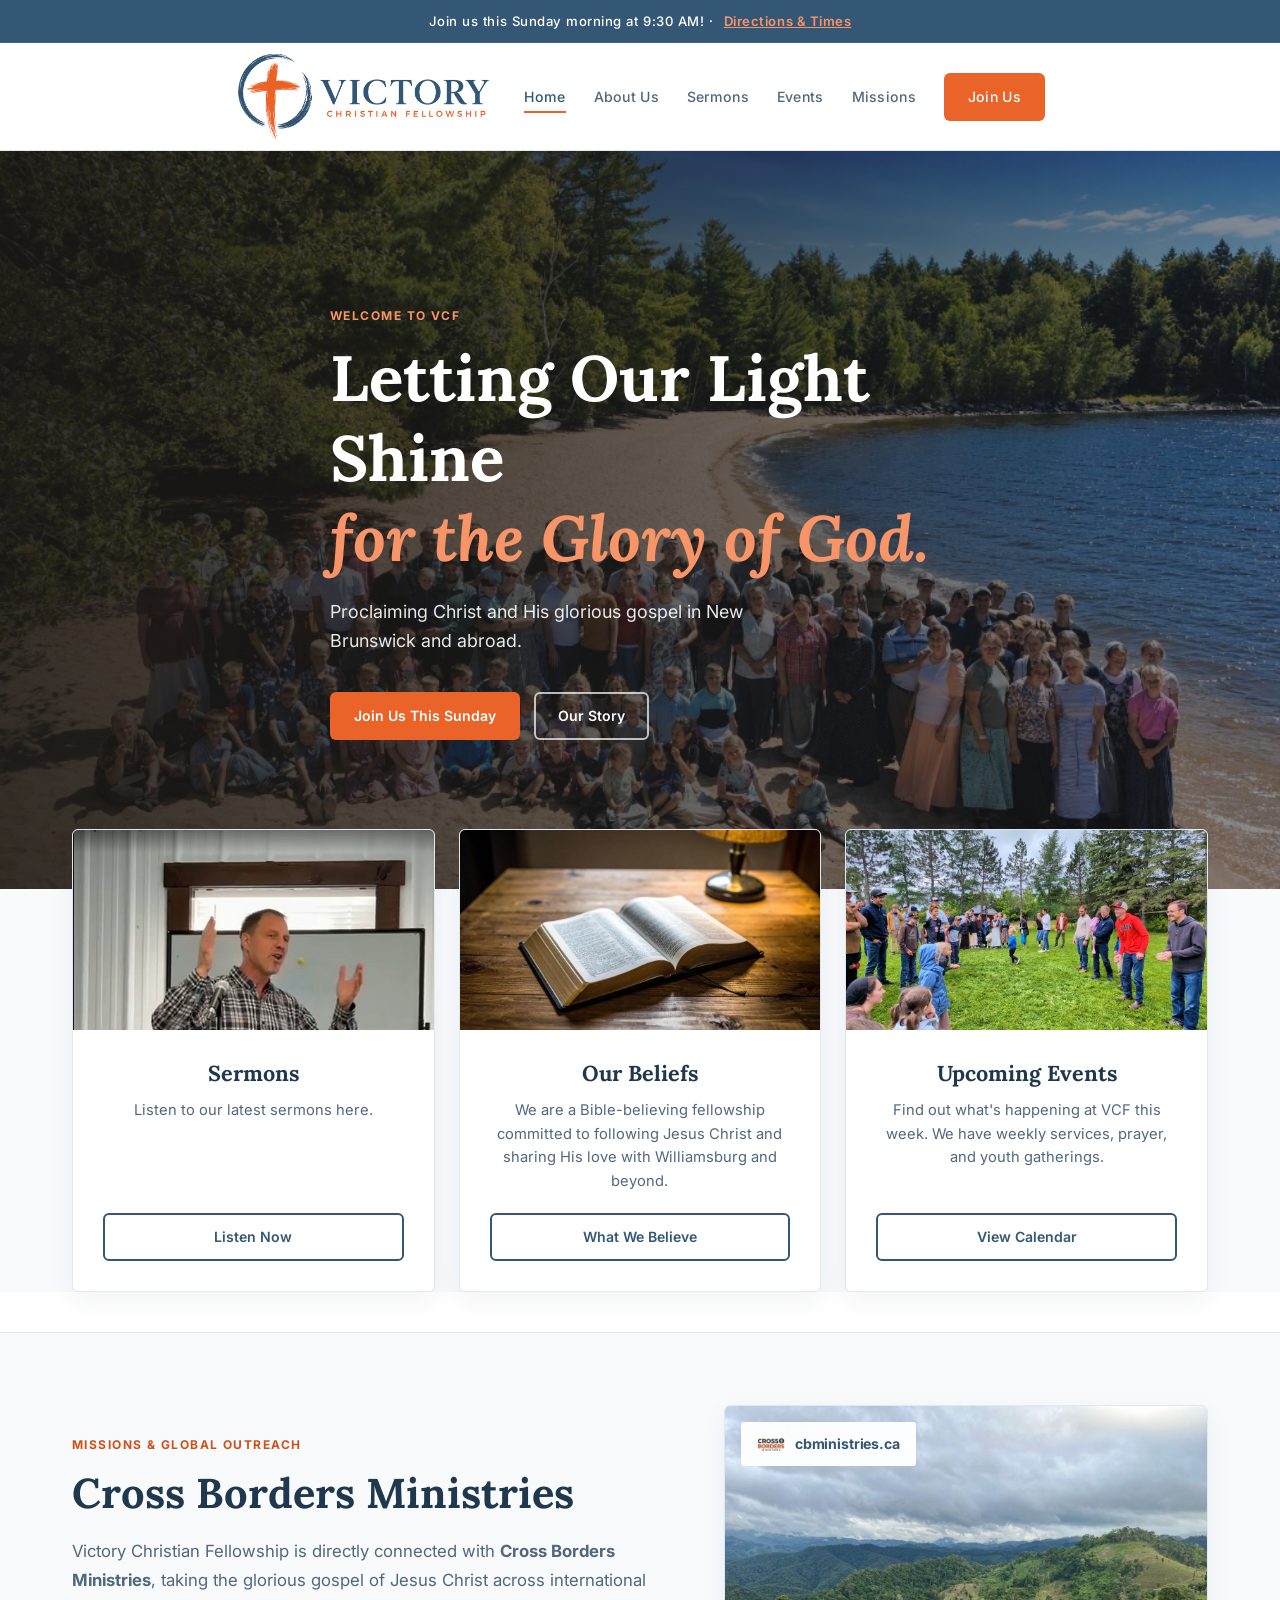
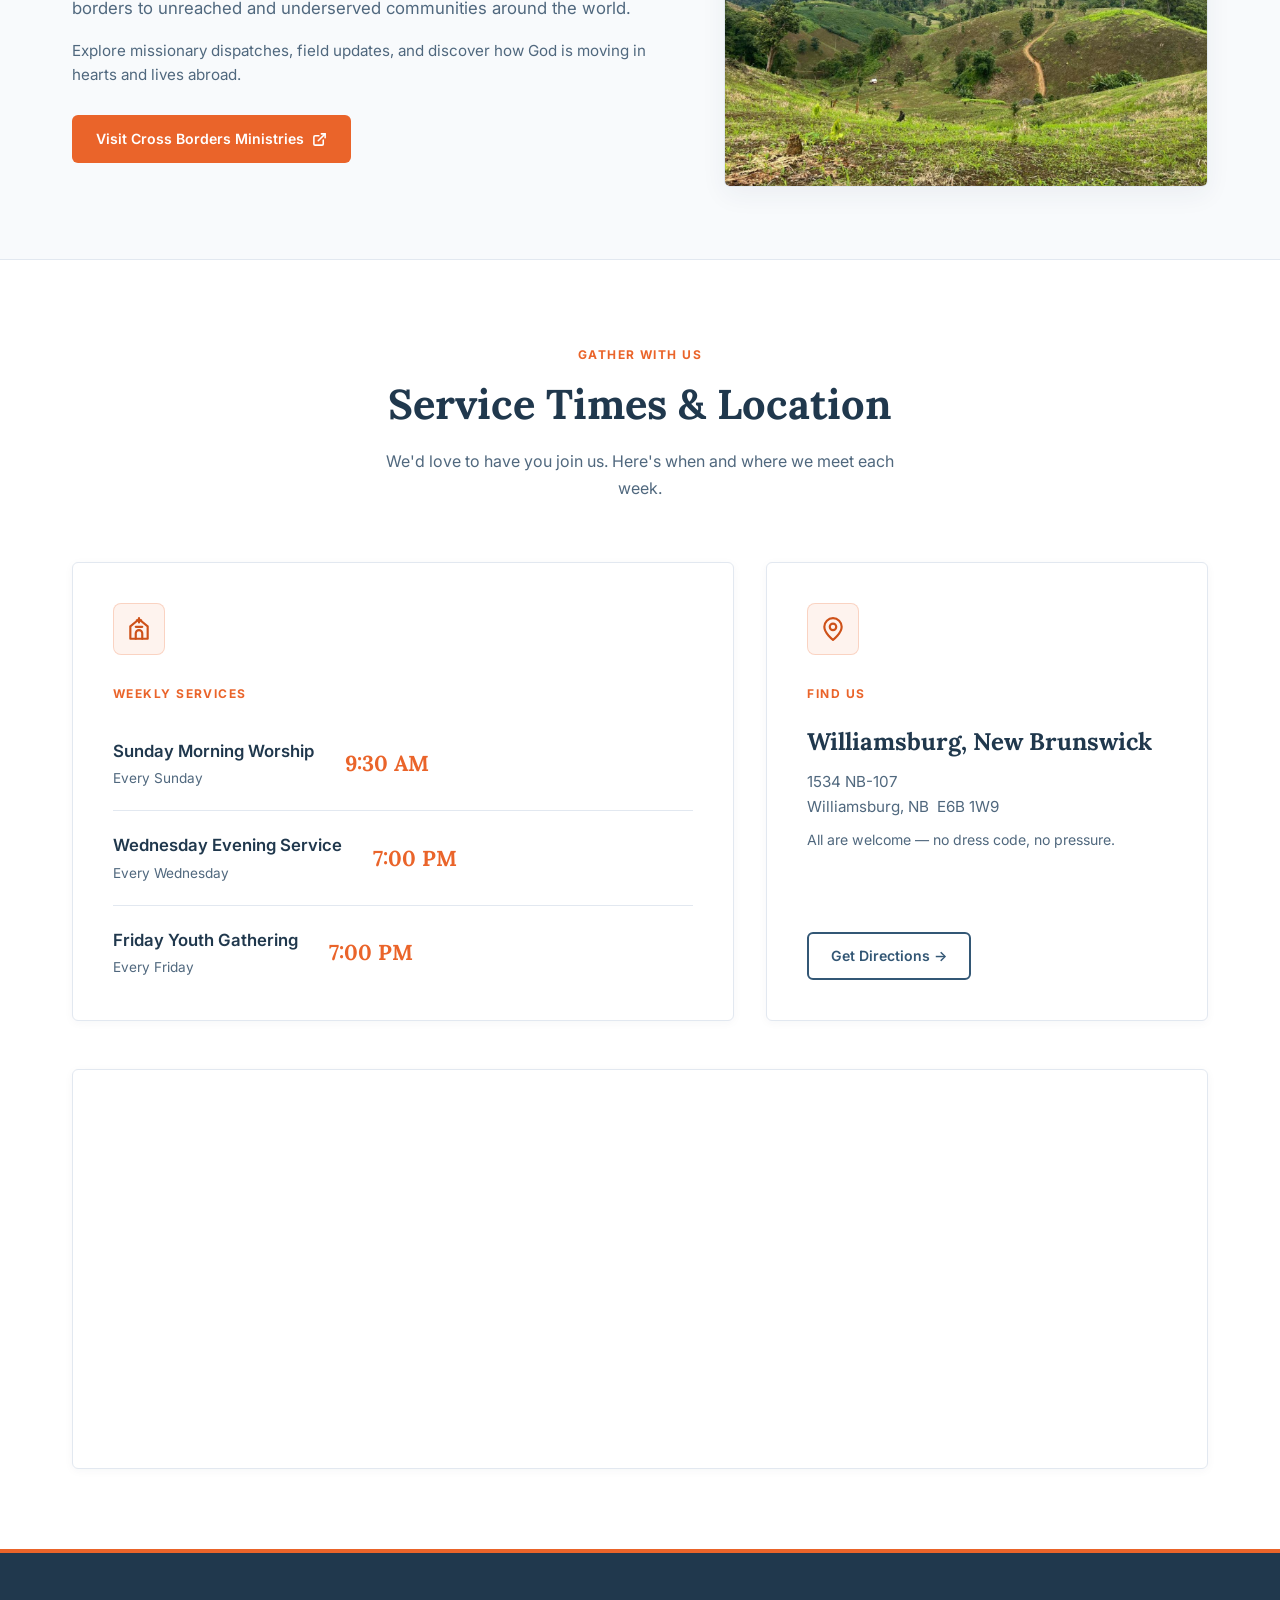
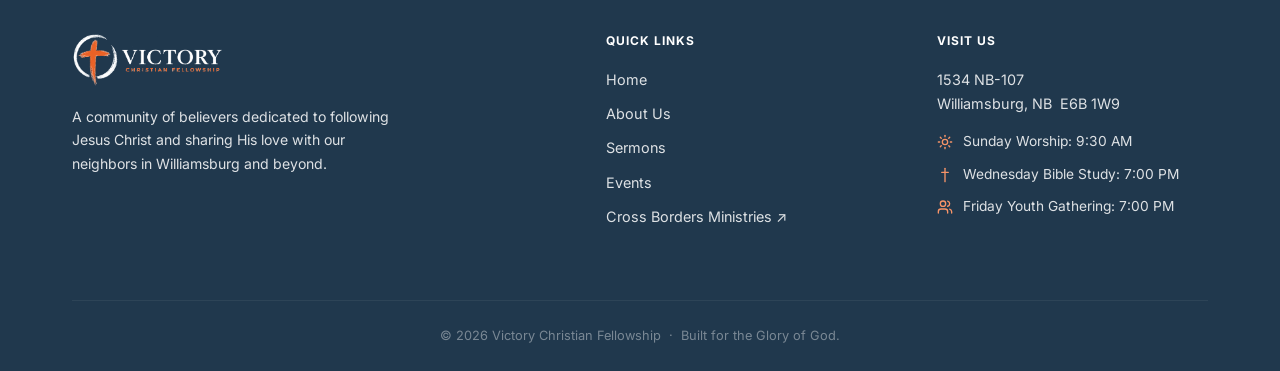
==== commit 3ac371c0: "Update homepage headline, subheading, sermon tab description, and add Cross Borders Ministries integ" ====
--- a/index.html
+++ b/index.html
@@ -29,6 +29,7 @@
                     <li><a href="about.html">About Us</a></li>
                     <li><a href="sermons.html">Sermons</a></li>
                     <li><a href="events.html">Events</a></li>
+                    <li><a href="https://www.cbministries.ca" target="_blank" rel="noopener">Missions</a></li>
                     <li><a href="#location" class="btn btn-primary">Join Us</a></li>
                 </ul>
             </nav>
@@ -47,8 +48,8 @@
         <div class="container">
             <div class="hero-content">
                 <span class="section-tag" style="color:var(--gold-light)">Welcome to VCF</span>
-                <h1>Come and See <br><em>Life in Christ.</em></h1>
-                <p>Finding Hope, Faith, and Victory through the transformative power of Jesus Christ — right here in Williamsburg, NB.</p>
+                <h1>Letting Our Light Shine <br><em>for the Glory of God.</em></h1>
+                <p>Proclaiming Christ and His glorious gospel in New Brunswick and abroad.</p>
                 <div class="hero-btns">
                     <a href="#location" class="btn btn-gold">Join Us This Sunday</a>
                     <a href="about.html" class="btn btn-outline">Our Story</a>
@@ -68,7 +69,7 @@
                     </div>
                     <div class="feature-card-content">
                         <h3>Sermons</h3>
-                        <p>Listen to our latest sermons.</p>
+                        <p>Listen to our latest sermons here.</p>
                         <a href="sermons.html" class="btn btn-outline-dark">Listen Now</a>
                     </div>
                 </div>
@@ -92,6 +93,35 @@
                         <h3>Upcoming Events</h3>
                         <p>Find out what's happening at VCF this week. We have weekly services, prayer, and youth gatherings.</p>
                         <a href="events.html" class="btn btn-outline-dark">View Calendar</a>
+                    </div>
+                </div>
+            </div>
+        </div>
+    </section>
+
+    <!-- MISSIONS & GLOBAL OUTREACH PARTNER -->
+    <section class="alt-bg" style="padding: 72px 0; border-top: 1px solid var(--border); border-bottom: 1px solid var(--border);">
+        <div class="container">
+            <div class="story-layout">
+                <div>
+                    <span class="section-tag" style="color: var(--orange-dark);">Missions &amp; Global Outreach</span>
+                    <h2 class="section-heading" style="margin-bottom: 18px;">Cross Borders Ministries</h2>
+                    <p style="color: var(--fg-light); font-size: 1.05rem; line-height: 1.7; margin-bottom: 16px;">
+                        Victory Christian Fellowship is directly connected with <strong>Cross Borders Ministries</strong>, taking the glorious gospel of Jesus Christ across international borders to unreached and underserved communities around the world.
+                    </p>
+                    <p style="color: var(--fg-light); font-size: 0.95rem; line-height: 1.6; margin-bottom: 28px;">
+                        Explore missionary dispatches, field updates, and discover how God is moving in hearts and lives abroad.
+                    </p>
+                    <a href="https://www.cbministries.ca" target="_blank" rel="noopener" class="btn btn-primary" style="display: inline-flex; align-items: center; gap: 8px;">
+                        <span>Visit Cross Borders Ministries</span>
+                        <svg width="15" height="15" viewBox="0 0 24 24" fill="none" stroke="currentColor" stroke-width="2.5" stroke-linecap="round" stroke-linejoin="round"><path d="M18 13v6a2 2 0 0 1-2 2H5a2 2 0 0 1-2-2V8a2 2 0 0 1 2-2h6"/><polyline points="15 3 21 3 21 9"/><line x1="10" y1="14" x2="21" y2="3"/></svg>
+                    </a>
+                </div>
+                <div class="story-img-wrap" style="position: relative;">
+                    <img src="assets/cbm-hero.jpg" alt="Cross Borders Ministries Global Outreach" style="width: 100%; height: 380px; object-fit: cover; display: block;">
+                    <div style="position: absolute; top: 16px; left: 16px; background: rgba(255,255,255,0.96); padding: 8px 16px; border-radius: var(--radius-sm); display: flex; align-items: center; gap: 10px; box-shadow: var(--shadow-sm);">
+                        <img src="assets/cbm-logo.png" alt="CBM Emblem" style="width: 28px; height: 28px; object-fit: contain;">
+                        <span style="font-weight: 700; font-size: 0.88rem; color: var(--primary); letter-spacing: -0.01em;">cbministries.ca</span>
                     </div>
                 </div>
             </div>
@@ -185,6 +215,7 @@
                     <li><a href="about.html">About Us</a></li>
                     <li><a href="sermons.html">Sermons</a></li>
                     <li><a href="events.html">Events</a></li>
+                    <li><a href="https://www.cbministries.ca" target="_blank" rel="noopener">Cross Borders Ministries ↗</a></li>
                 </ul>
             </div>
             <div>
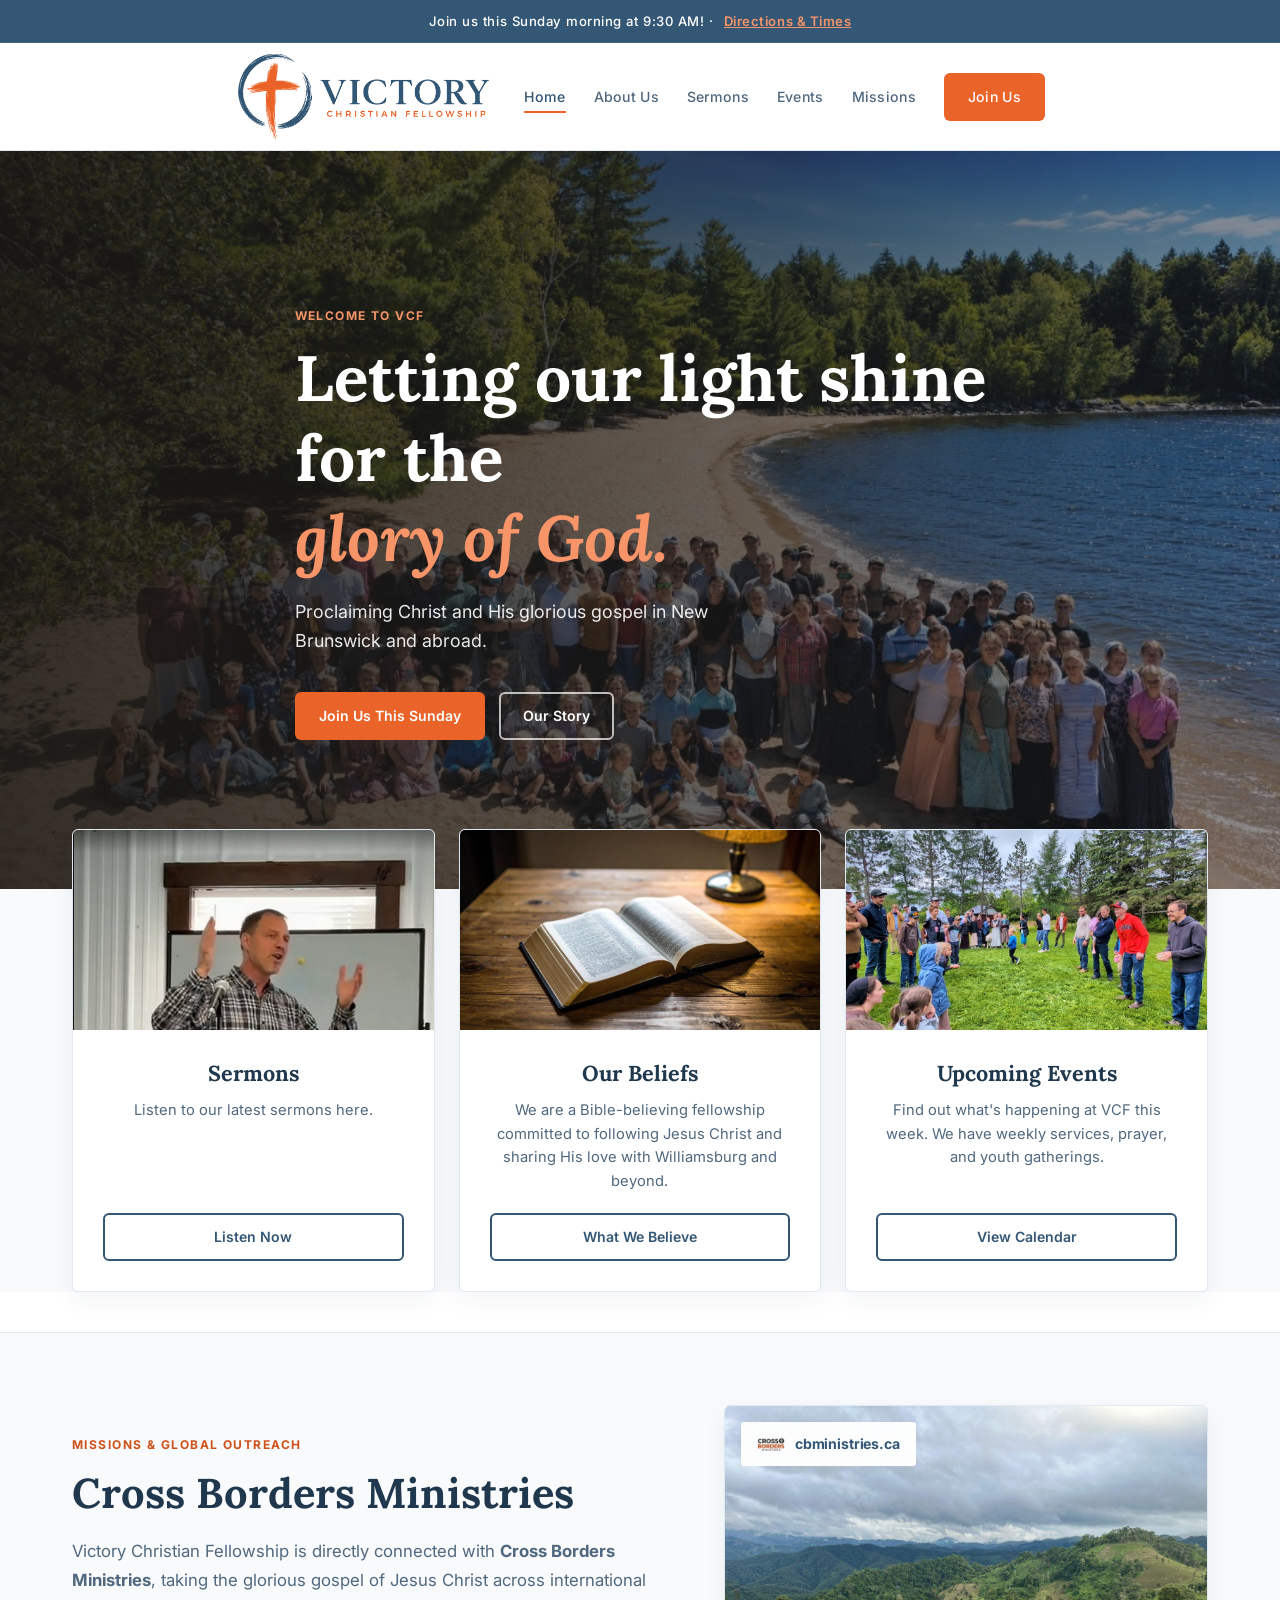
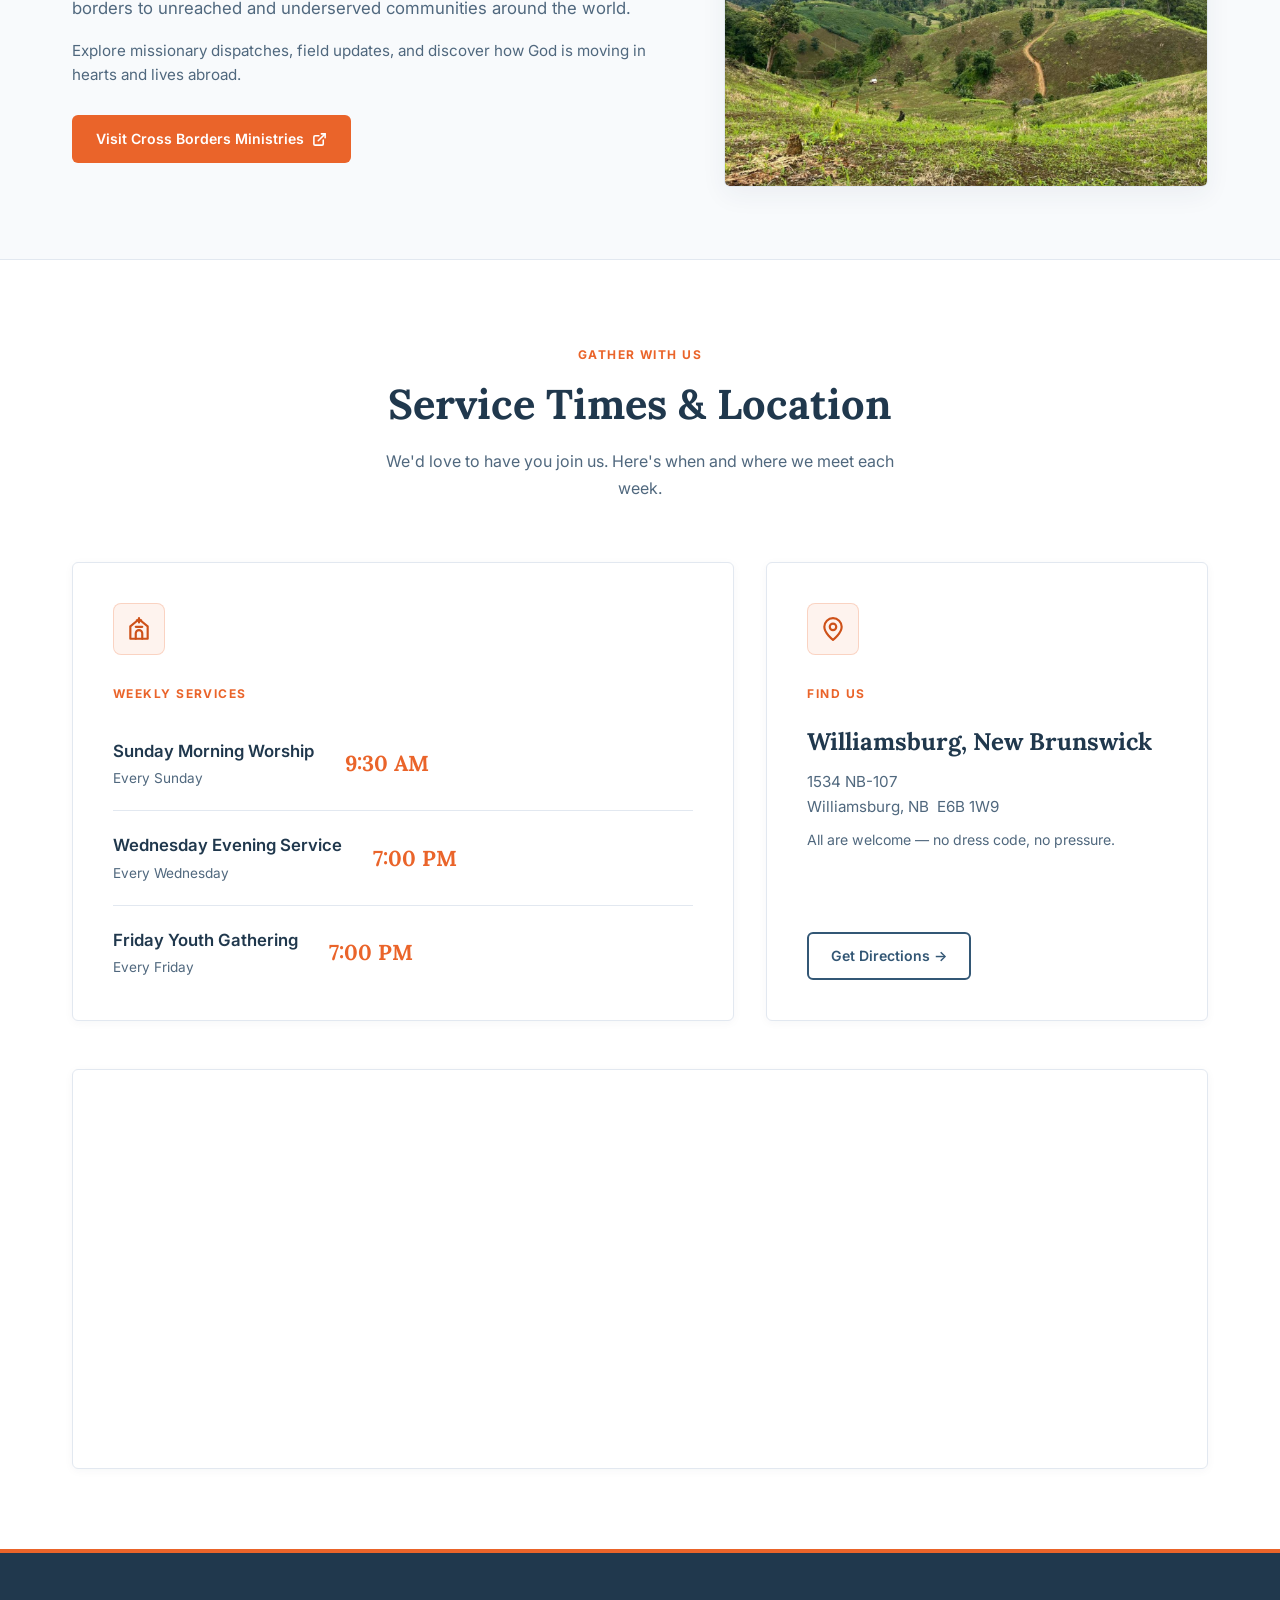
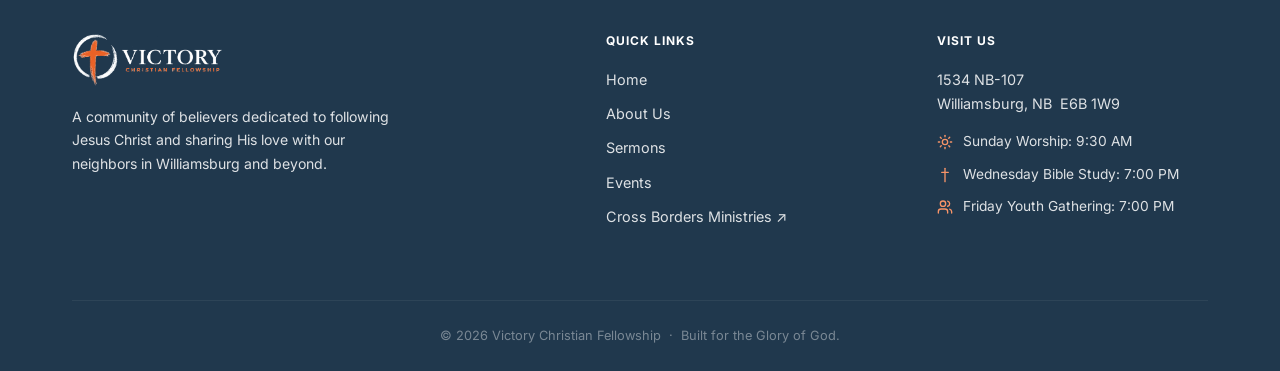
==== commit 3d40bf9c: "Format homepage headline across 3 lines: Letting our light shine (white), for the (white), glory of " ====
--- a/index.html
+++ b/index.html
@@ -5,7 +5,7 @@
     <meta name="viewport" content="width=device-width, initial-scale=1.0">
     <title>Victory Christian Fellowship | Williamsburg, NB</title>
     <meta name="description" content="Victory Christian Fellowship in Williamsburg, NB. A community of believers following Jesus Christ and sharing His love.">
-    <link rel="stylesheet" href="style.css?v=17.0">
+    <link rel="stylesheet" href="style.css?v=18.0">
     <link rel="icon" type="image/png" sizes="32x32" href="favicon-32x32.png?v=1.0">
     <link rel="icon" type="image/png" sizes="16x16" href="favicon-16x16.png?v=1.0">
     <link rel="shortcut icon" href="favicon.ico?v=1.0">
@@ -48,7 +48,7 @@
         <div class="container">
             <div class="hero-content">
                 <span class="section-tag" style="color:var(--gold-light)">Welcome to VCF</span>
-                <h1>Letting Our Light Shine <br><em>for the Glory of God.</em></h1>
+                <h1>Letting our light shine <br>for the <br><em>glory of God.</em></h1>
                 <p>Proclaiming Christ and His glorious gospel in New Brunswick and abroad.</p>
                 <div class="hero-btns">
                     <a href="#location" class="btn btn-gold">Join Us This Sunday</a>
--- a/style.css
+++ b/style.css
@@ -308,7 +308,7 @@
 .hero-content {
     position: relative;
     z-index: 2;
-    max-width: 620px;
+    max-width: 720px;
     color: var(--white);
 }
 
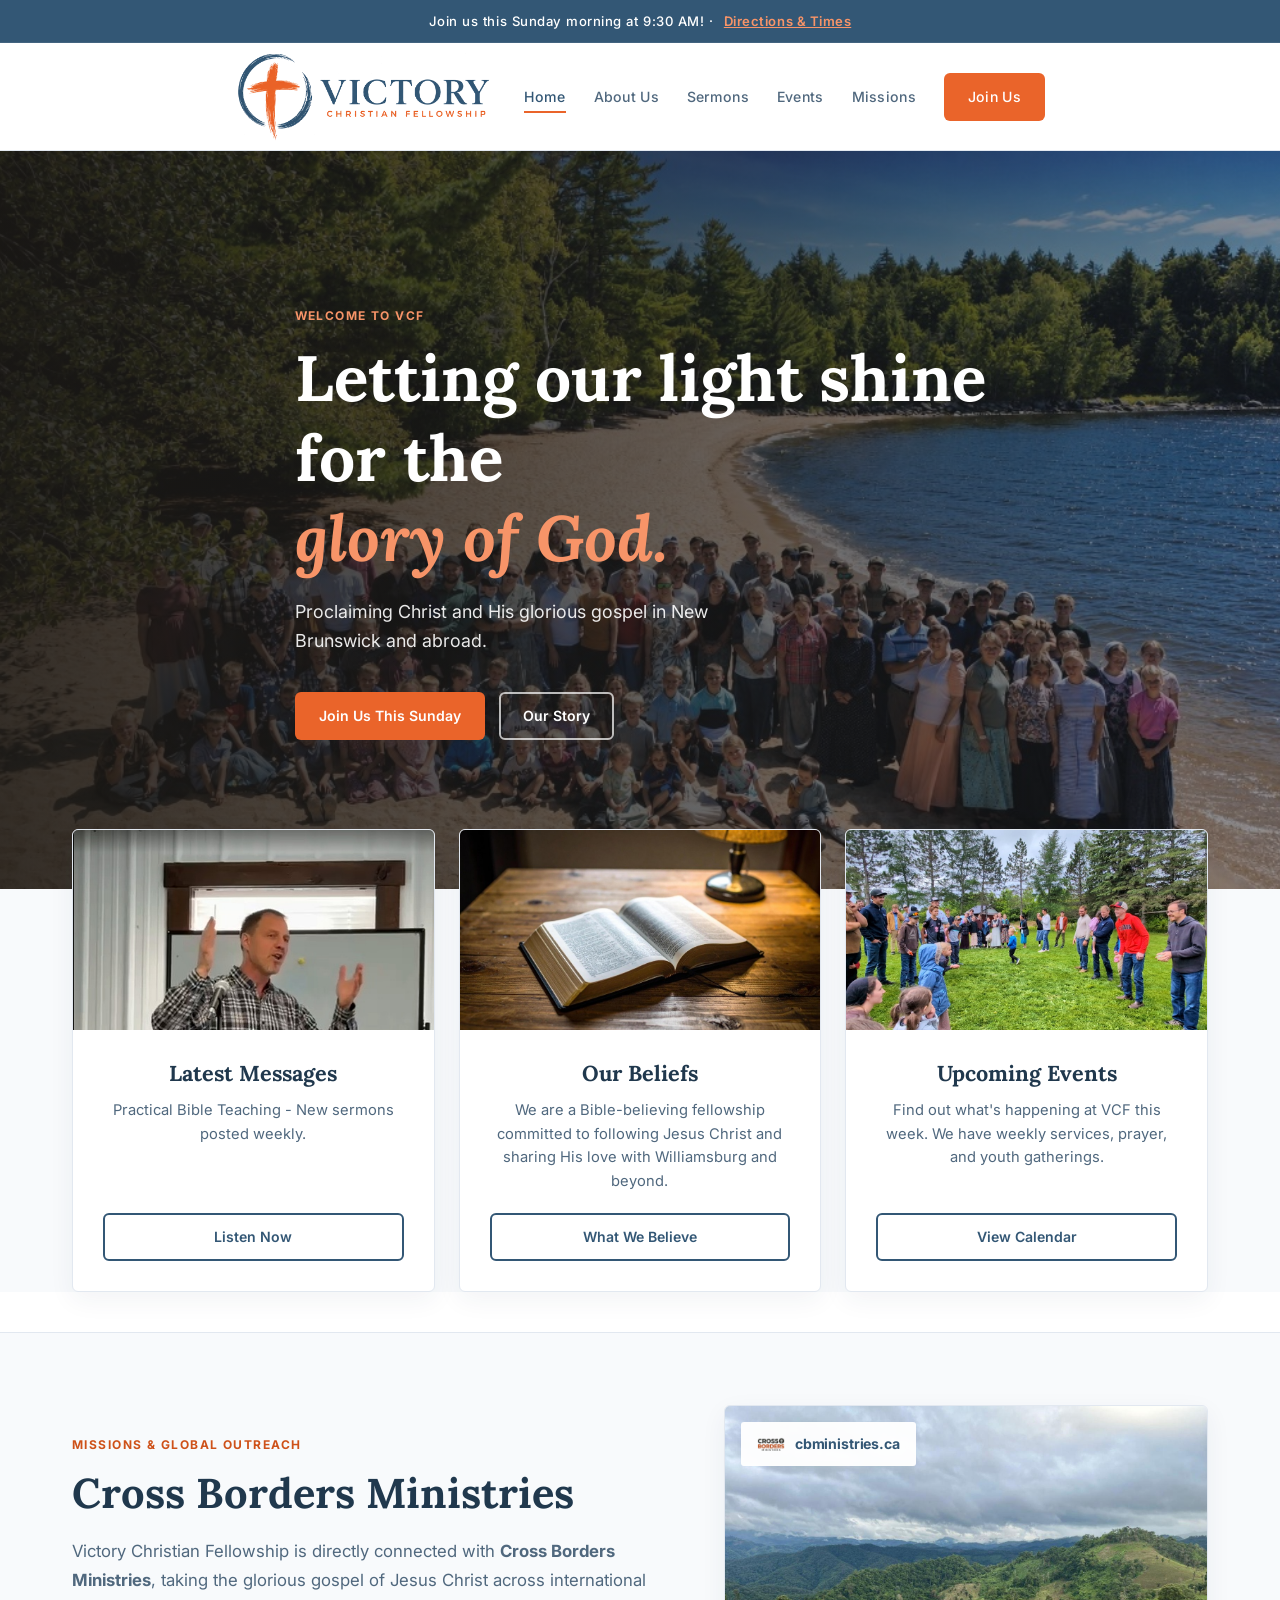
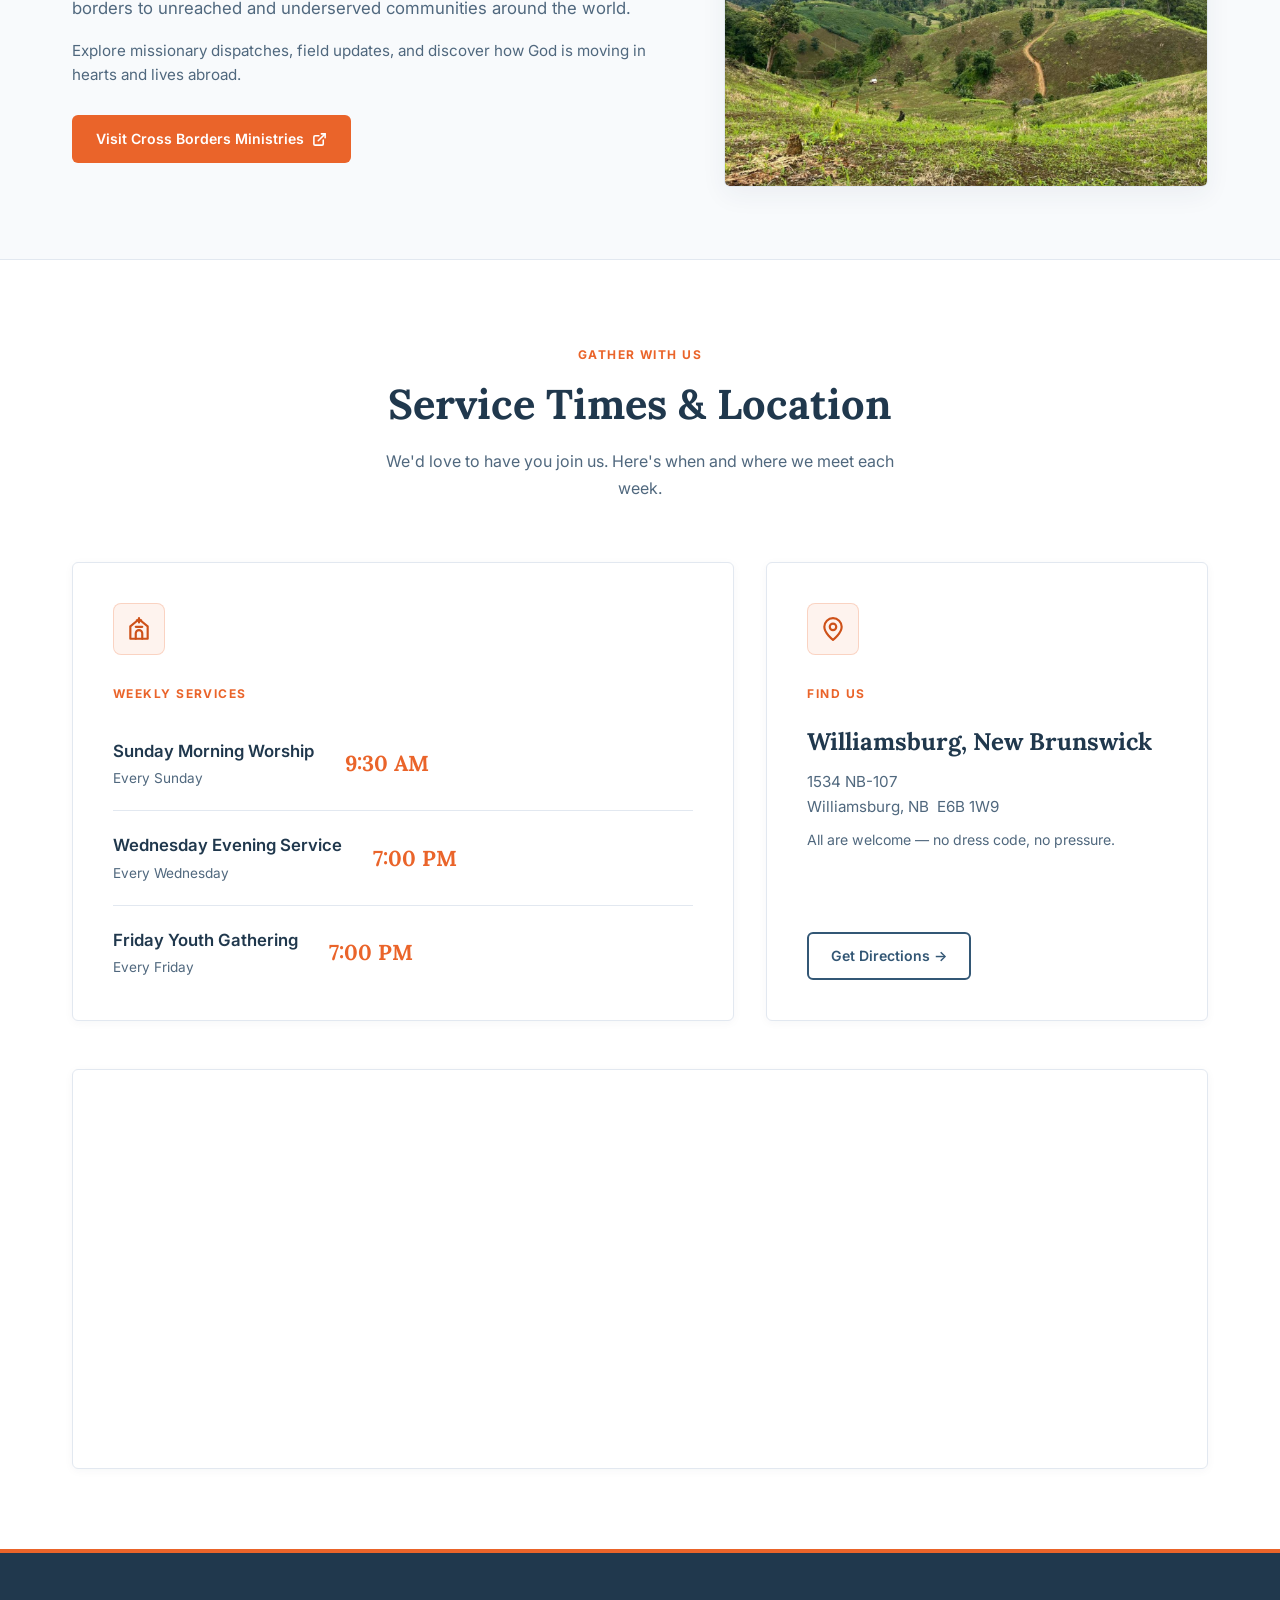
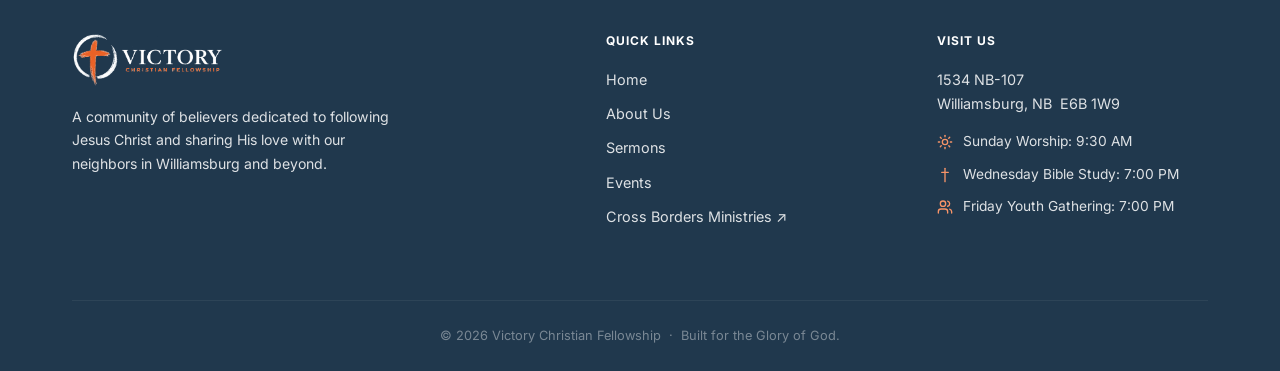
==== commit 5346257b: "Update sermons card: Heading to 'Latest Messages', subheading to 'Practical Bible Teaching - New ser" ====
--- a/index.html
+++ b/index.html
@@ -68,8 +68,8 @@
                         <img src="assets/sermon-preaching.jpg?v=14.0" alt="VCF Sermons & Teaching" style="object-position: top center;">
                     </div>
                     <div class="feature-card-content">
-                        <h3>Sermons</h3>
-                        <p>Listen to our latest sermons here.</p>
+                        <h3>Latest Messages</h3>
+                        <p>Practical Bible Teaching - New sermons posted weekly.</p>
                         <a href="sermons.html" class="btn btn-outline-dark">Listen Now</a>
                     </div>
                 </div>
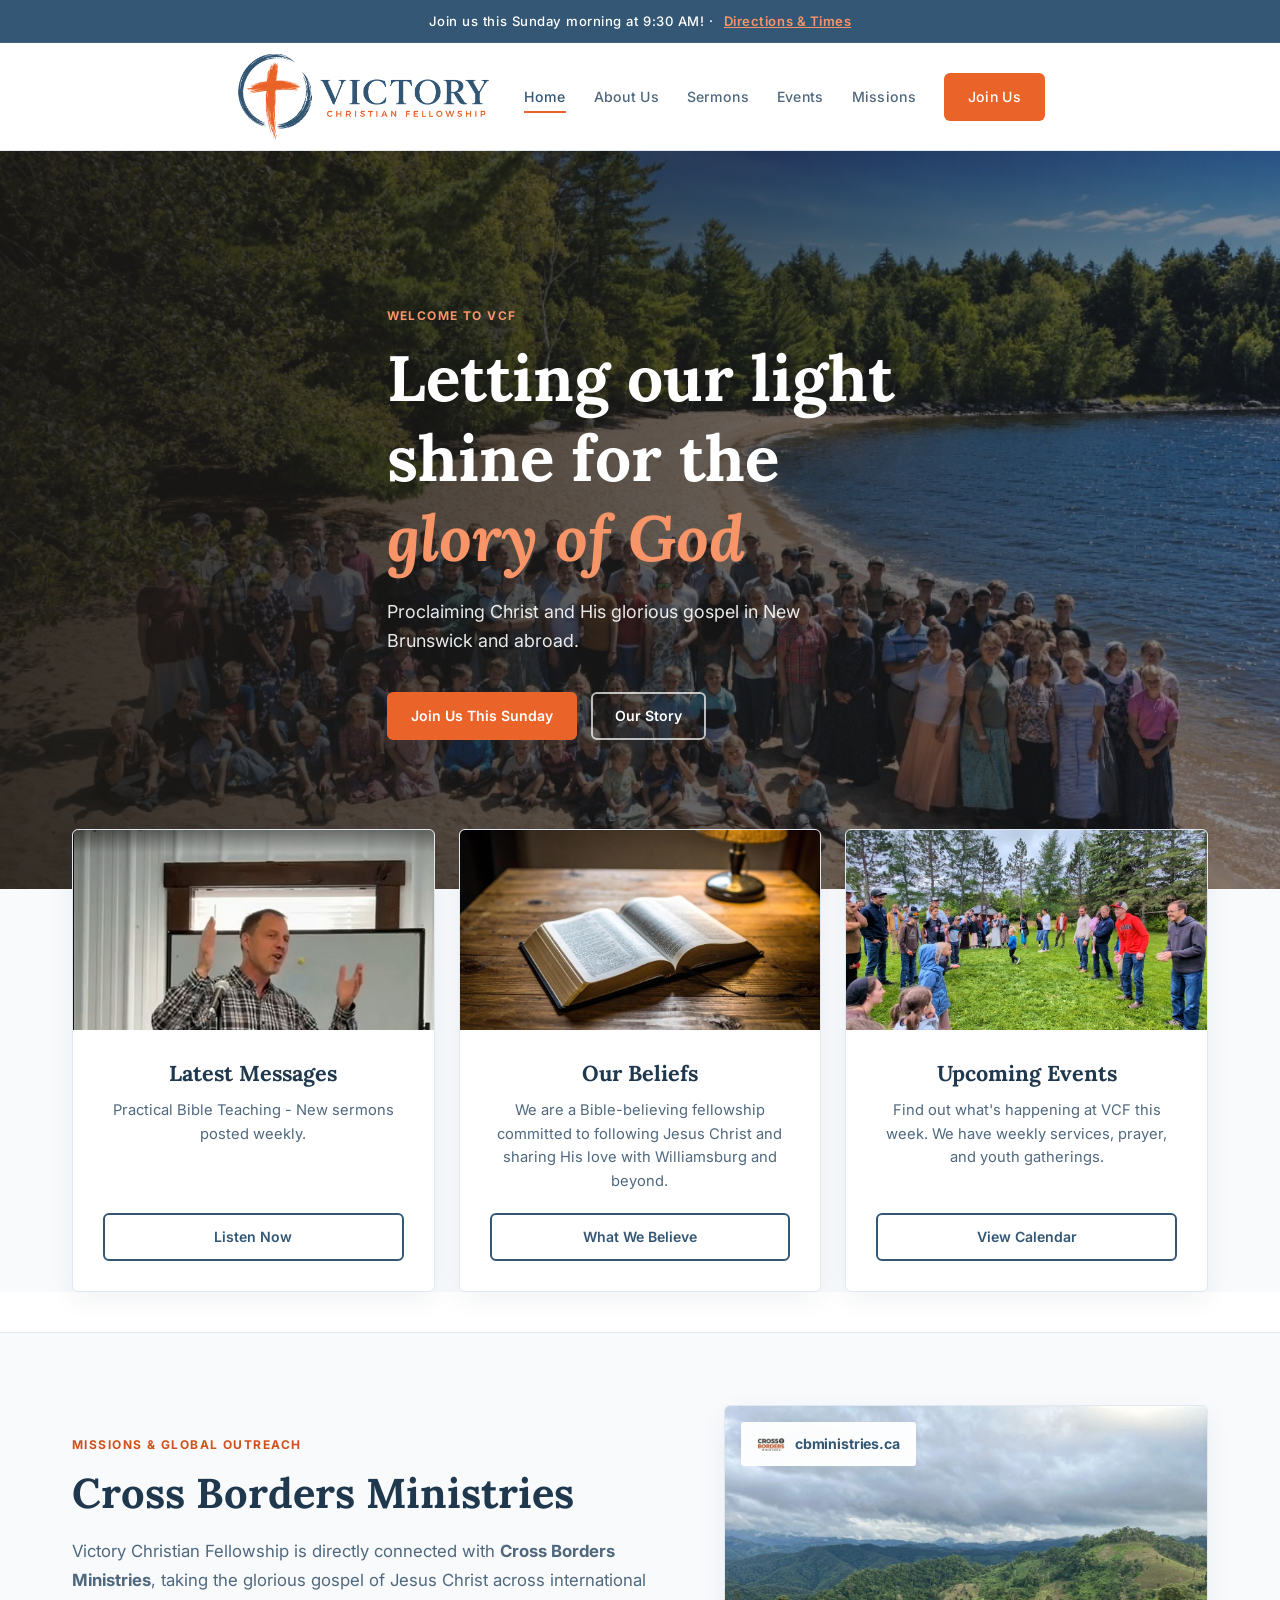
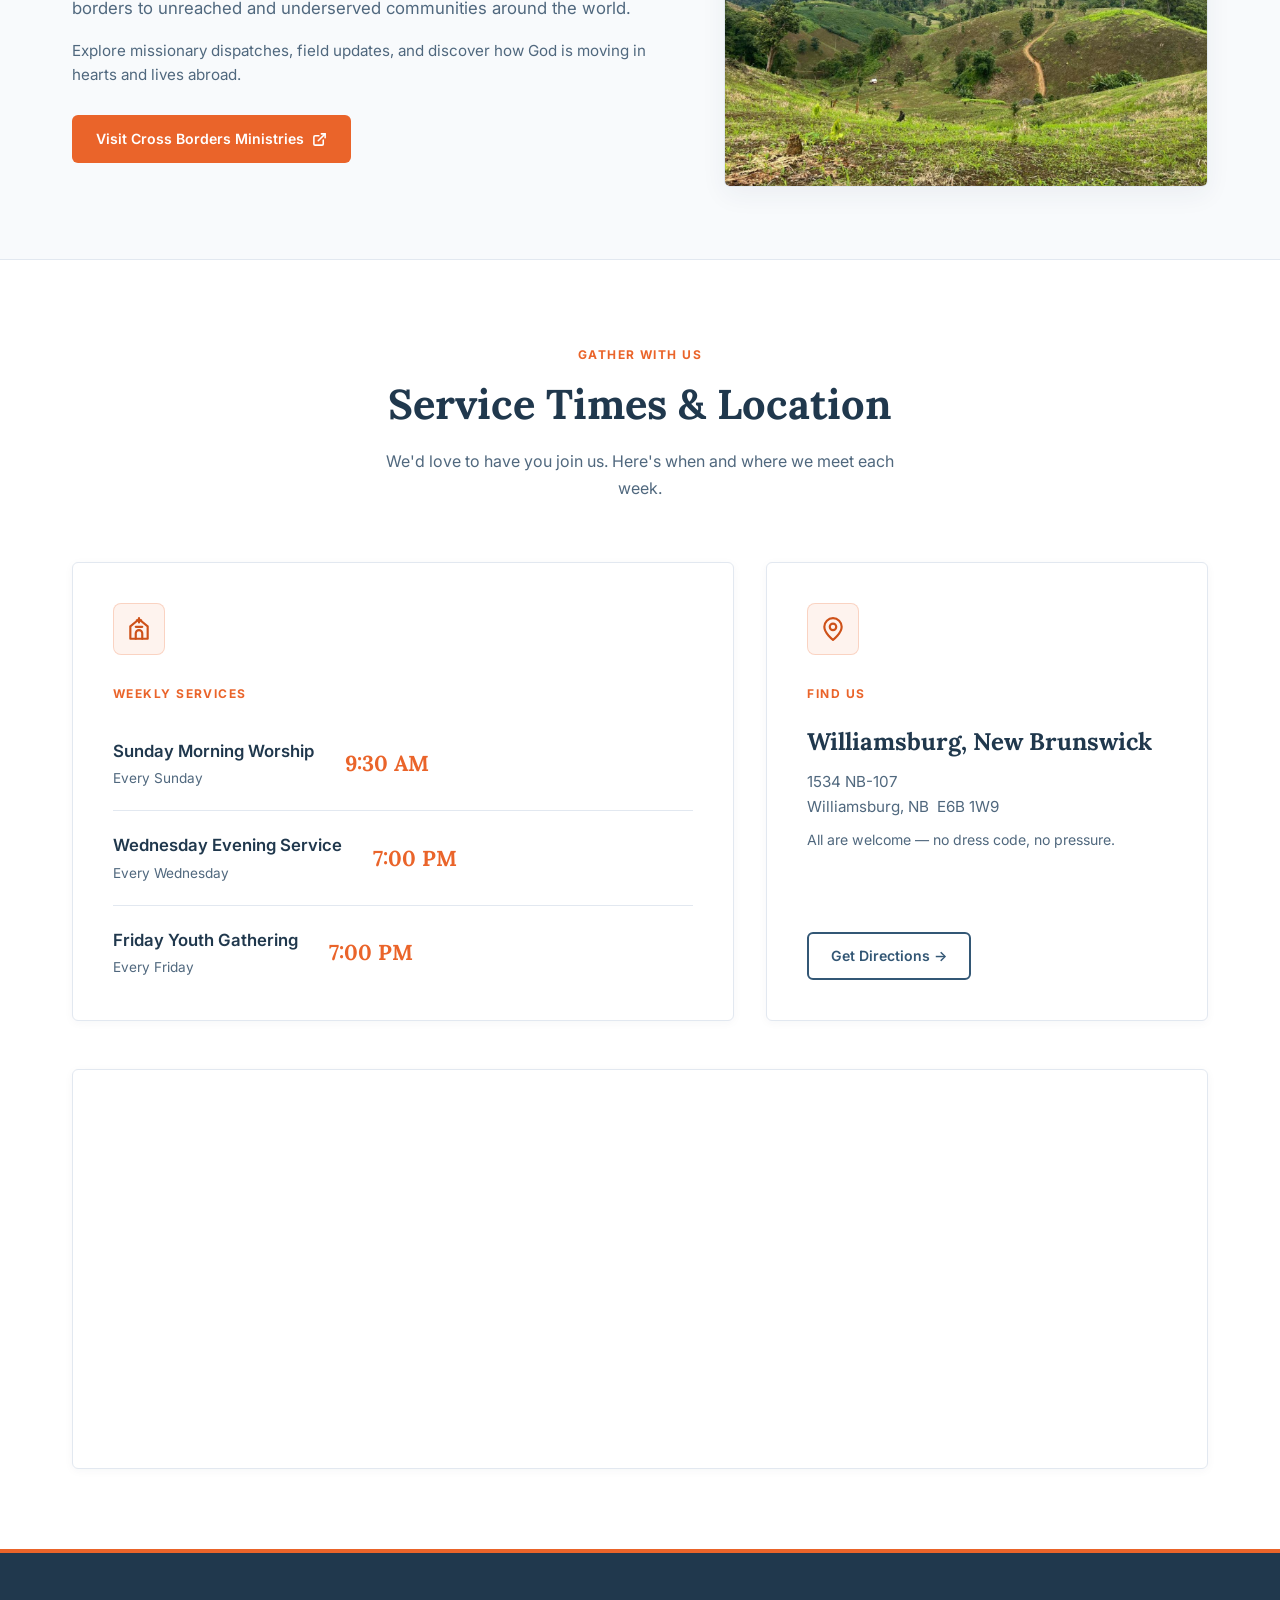
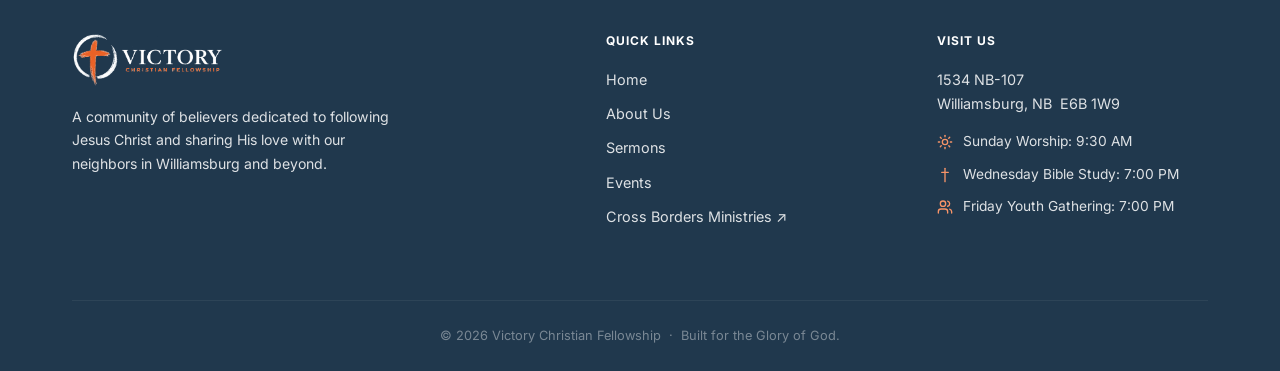
==== commit 8b7245e4: "Update homepage headline line breaks: 'Letting our light' / 'shine for the' / 'glory of God'" ====
--- a/index.html
+++ b/index.html
@@ -48,7 +48,7 @@
         <div class="container">
             <div class="hero-content">
                 <span class="section-tag" style="color:var(--gold-light)">Welcome to VCF</span>
-                <h1>Letting our light shine <br>for the <br><em>glory of God.</em></h1>
+                <h1>Letting our light <br>shine for the <br><em>glory of God</em></h1>
                 <p>Proclaiming Christ and His glorious gospel in New Brunswick and abroad.</p>
                 <div class="hero-btns">
                     <a href="#location" class="btn btn-gold">Join Us This Sunday</a>
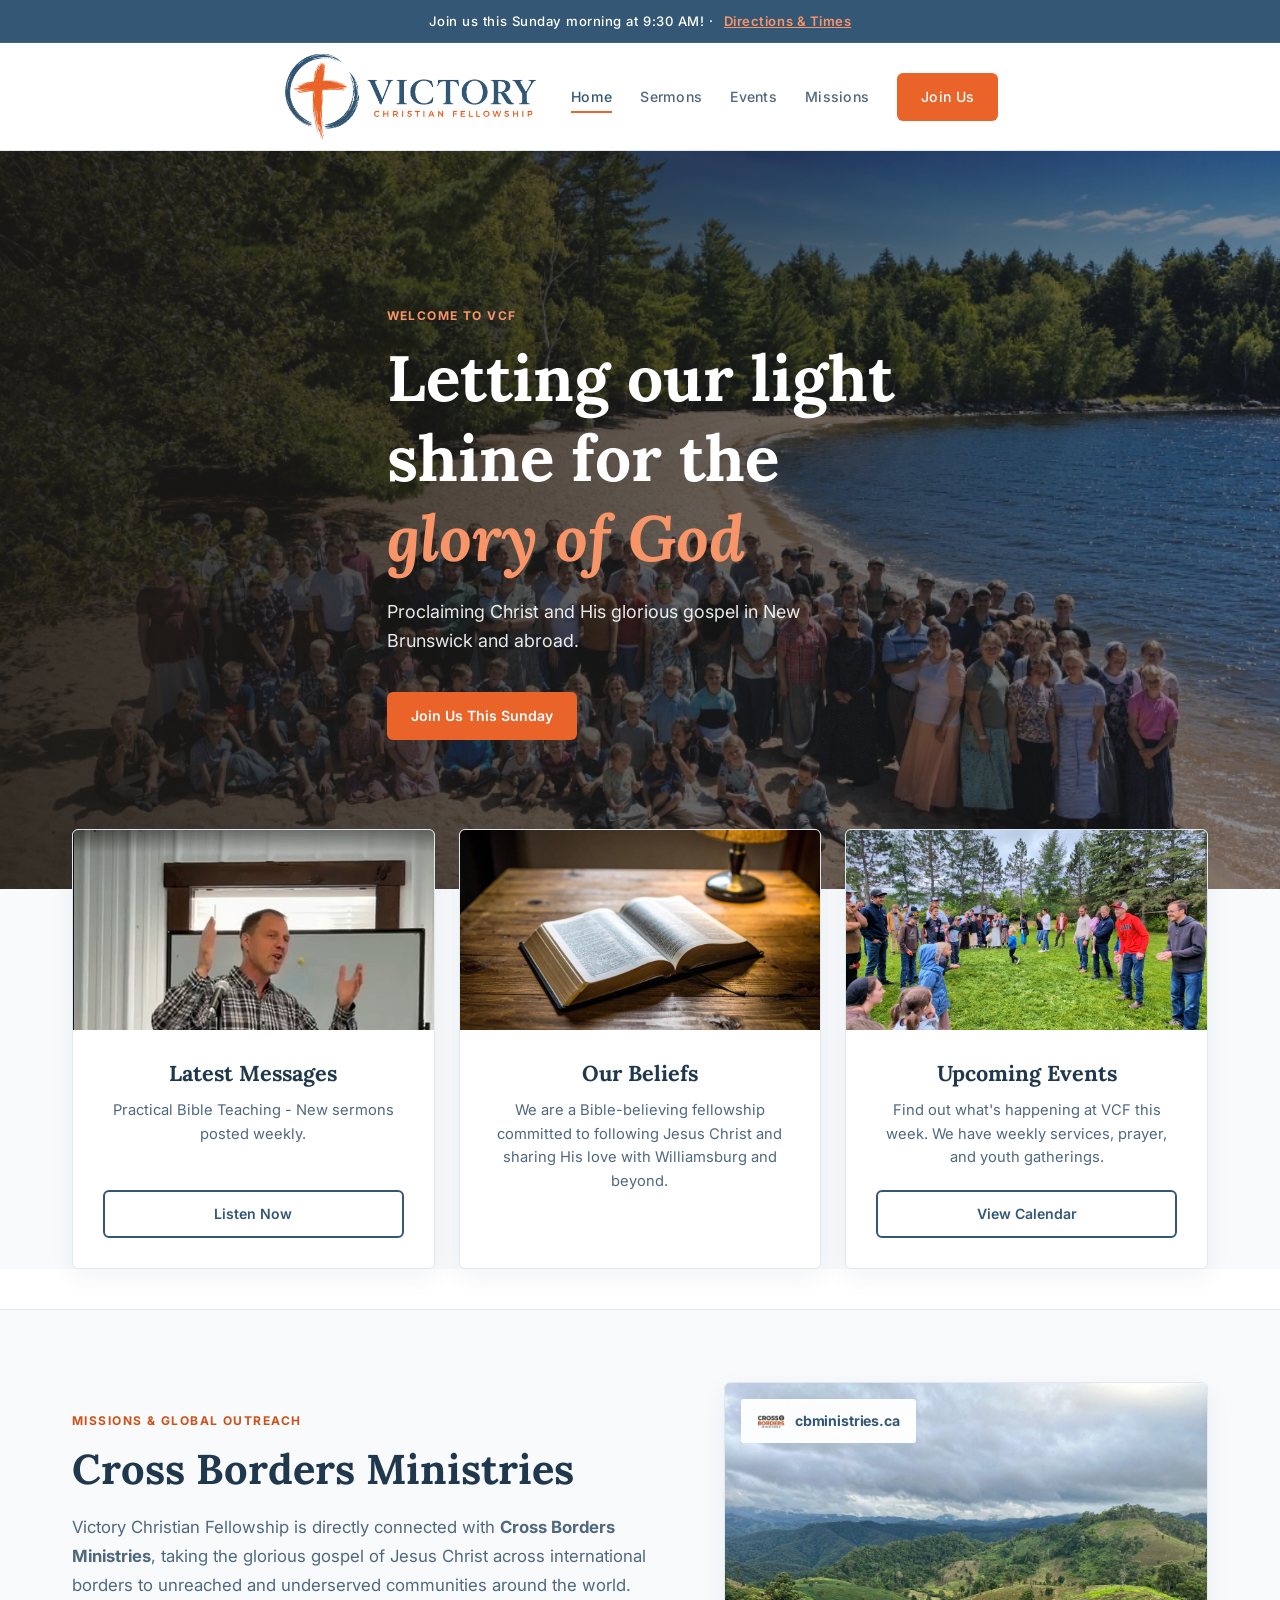
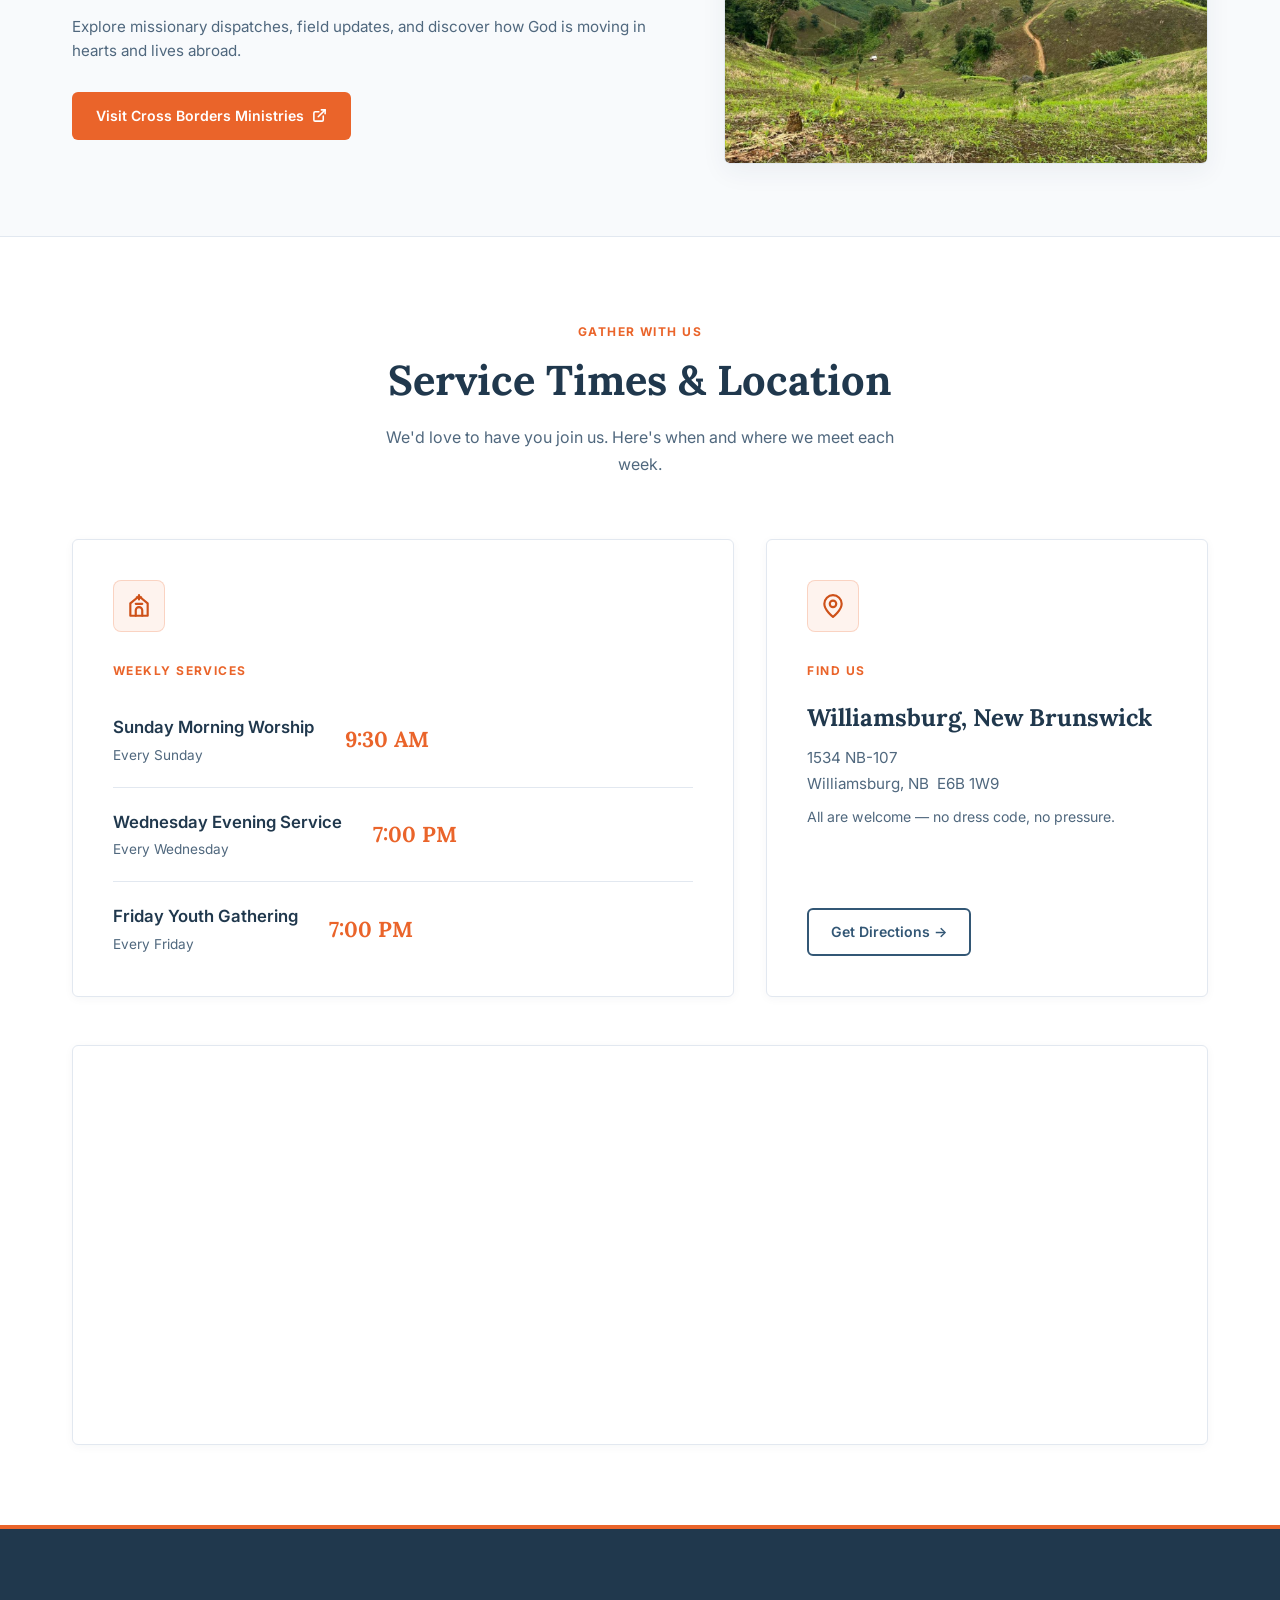
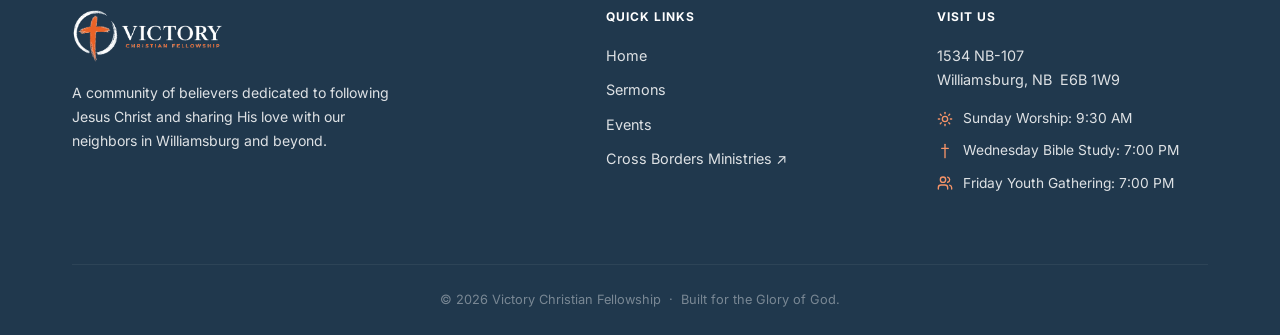
==== commit 22f03d94: "Remove About Us page and Our Story button from live site; preserve about-page-backup.html for future" ====
--- a/index.html
+++ b/index.html
@@ -26,7 +26,6 @@
             <nav>
                 <ul class="nav-links" id="nav-links">
                     <li><a href="index.html" class="active">Home</a></li>
-                    <li><a href="about.html">About Us</a></li>
                     <li><a href="sermons.html">Sermons</a></li>
                     <li><a href="events.html">Events</a></li>
                     <li><a href="https://www.cbministries.ca" target="_blank" rel="noopener">Missions</a></li>
@@ -52,7 +51,6 @@
                 <p>Proclaiming Christ and His glorious gospel in New Brunswick and abroad.</p>
                 <div class="hero-btns">
                     <a href="#location" class="btn btn-gold">Join Us This Sunday</a>
-                    <a href="about.html" class="btn btn-outline">Our Story</a>
                 </div>
             </div>
         </div>
@@ -81,7 +79,6 @@
                     <div class="feature-card-content">
                         <h3>Our Beliefs</h3>
                         <p>We are a Bible-believing fellowship committed to following Jesus Christ and sharing His love with Williamsburg and beyond.</p>
-                        <a href="about.html#beliefs" class="btn btn-outline-dark">What We Believe</a>
                     </div>
                 </div>
                 <!-- Upcoming Events -->
@@ -212,7 +209,6 @@
                 <h4>Quick Links</h4>
                 <ul class="footer-links">
                     <li><a href="index.html">Home</a></li>
-                    <li><a href="about.html">About Us</a></li>
                     <li><a href="sermons.html">Sermons</a></li>
                     <li><a href="events.html">Events</a></li>
                     <li><a href="https://www.cbministries.ca" target="_blank" rel="noopener">Cross Borders Ministries ↗</a></li>
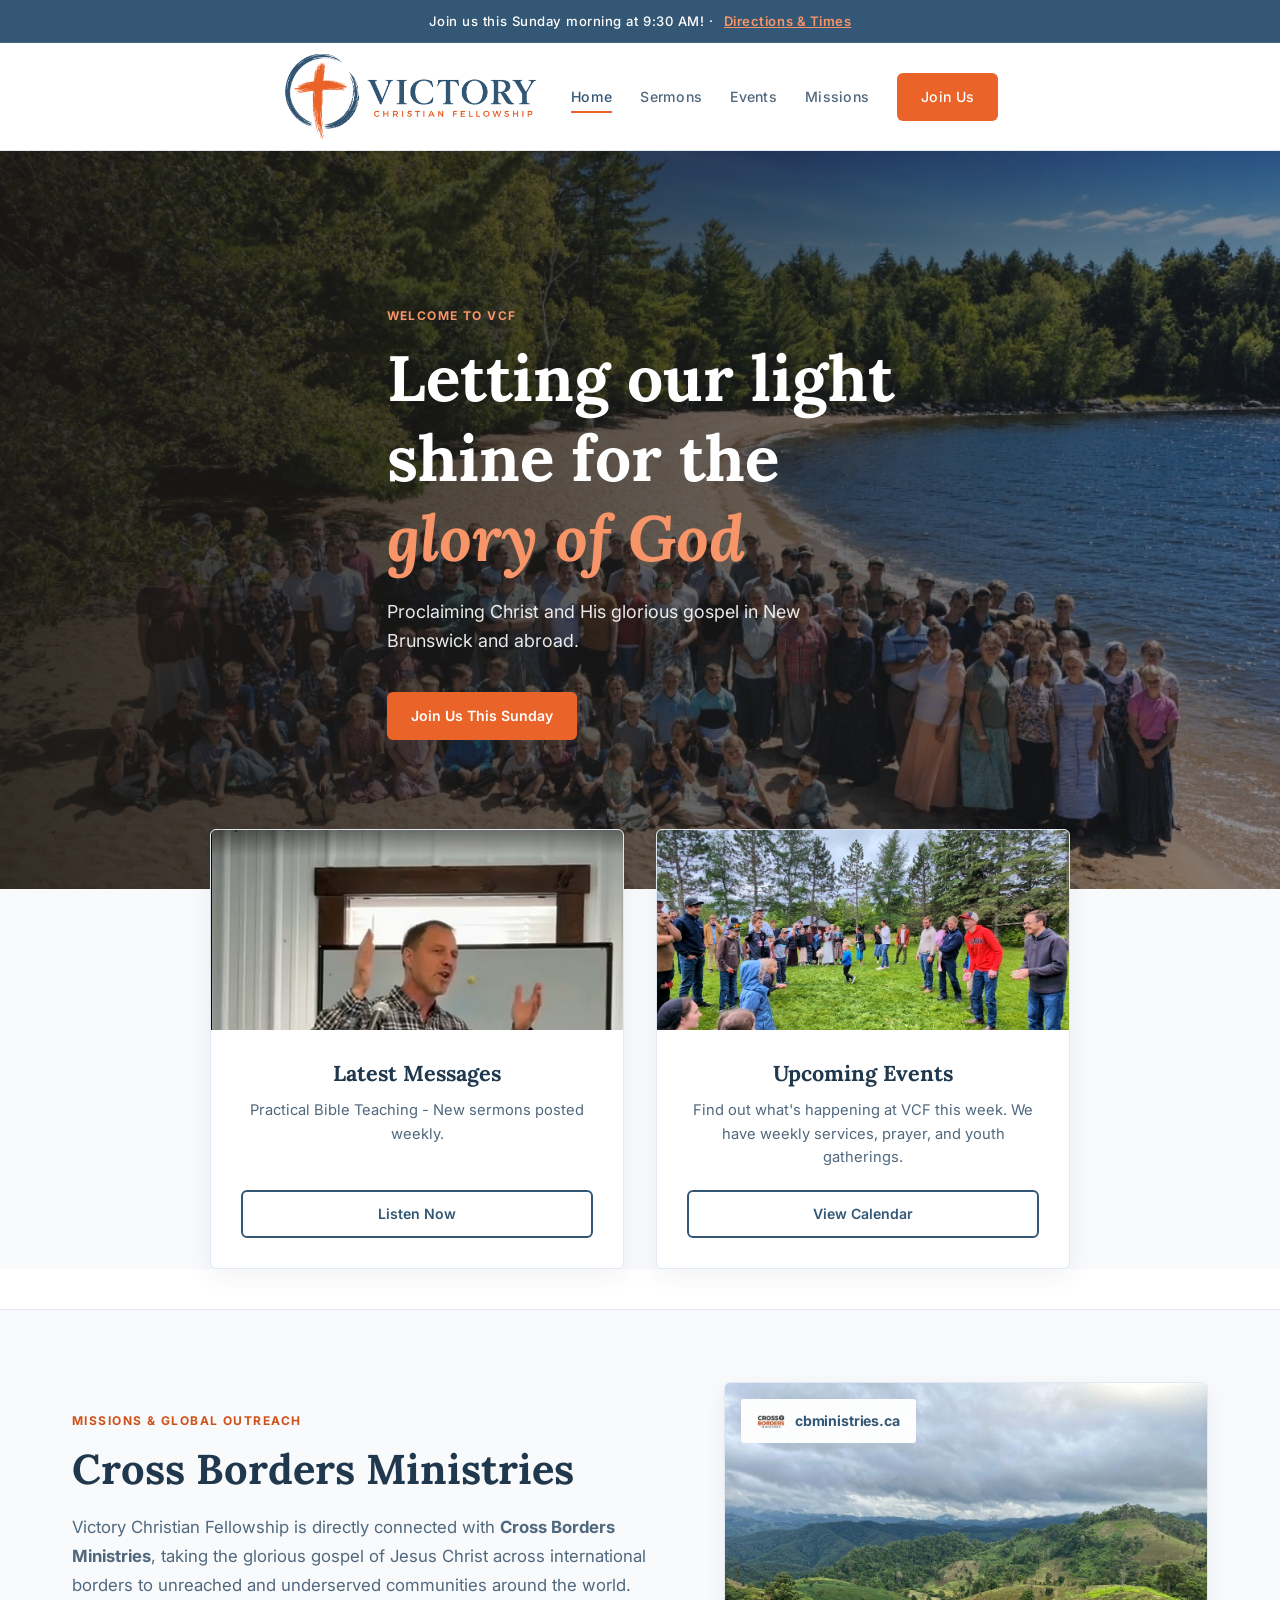
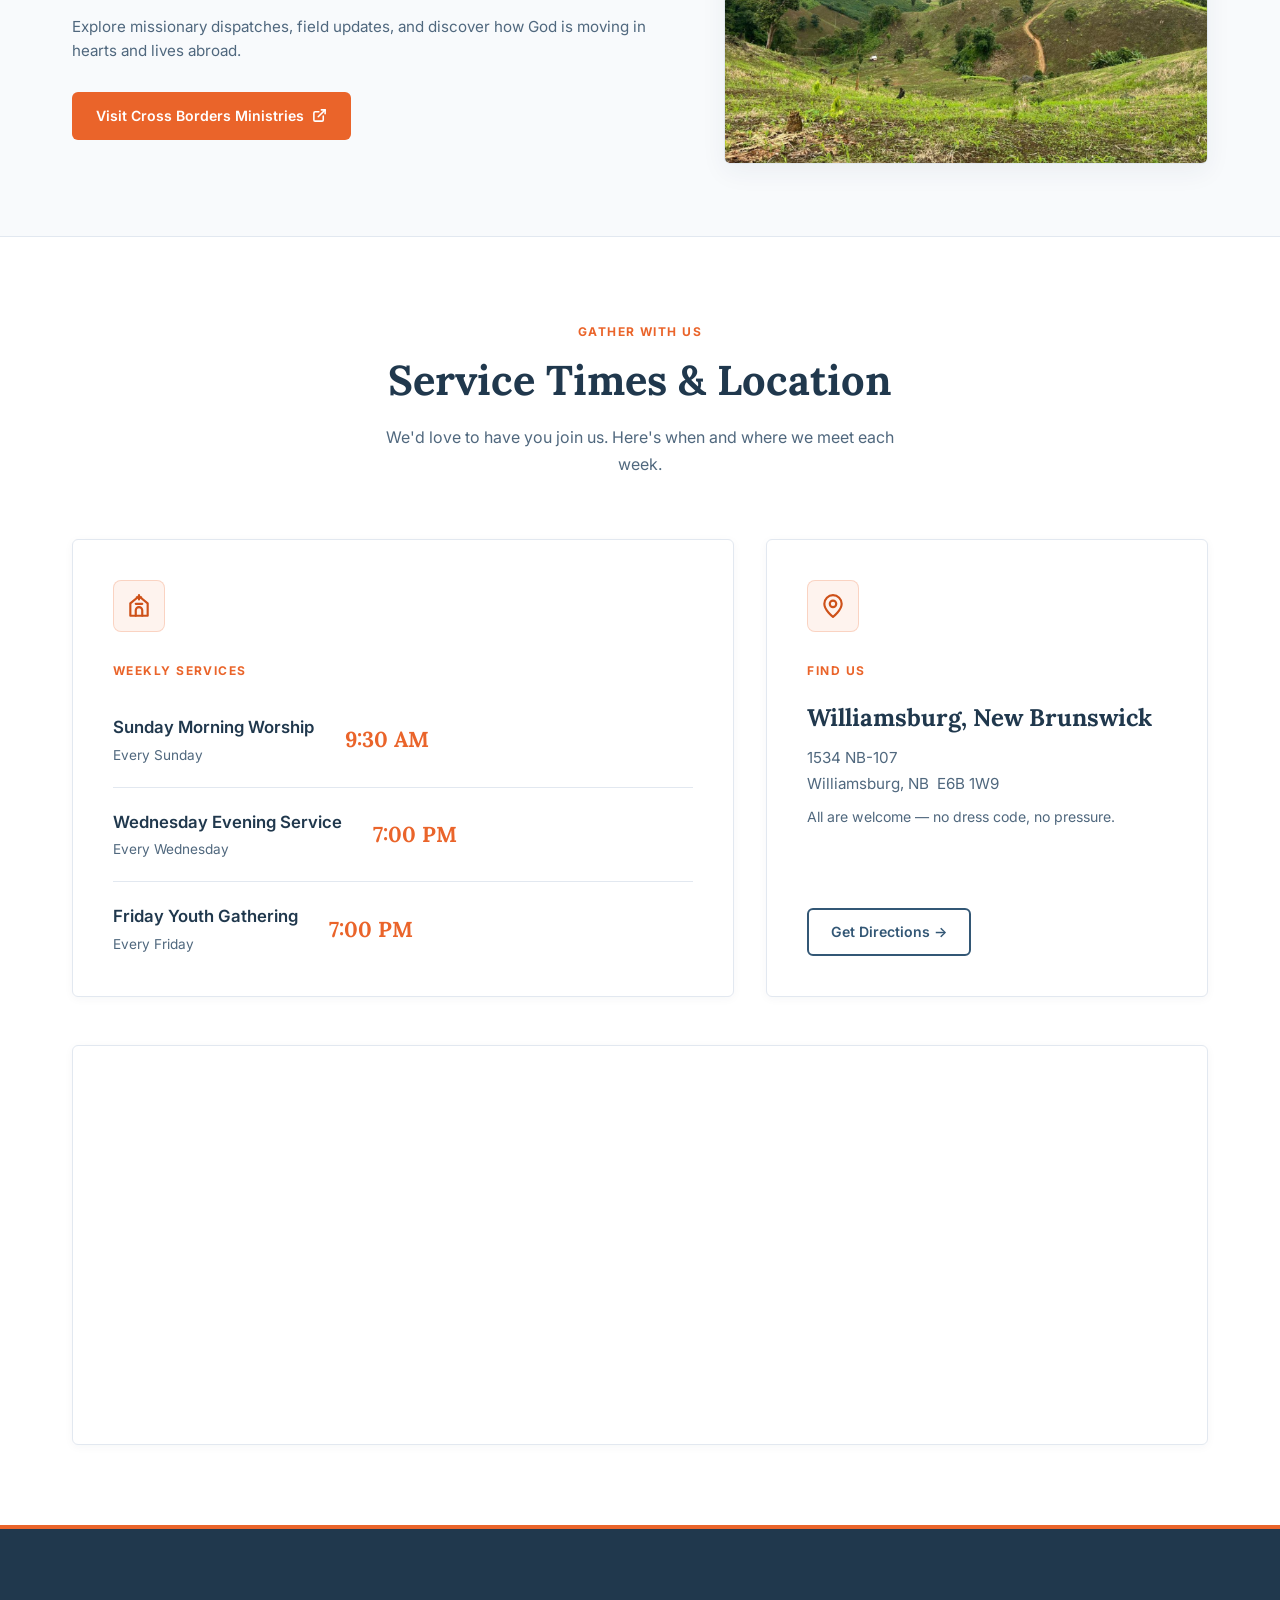
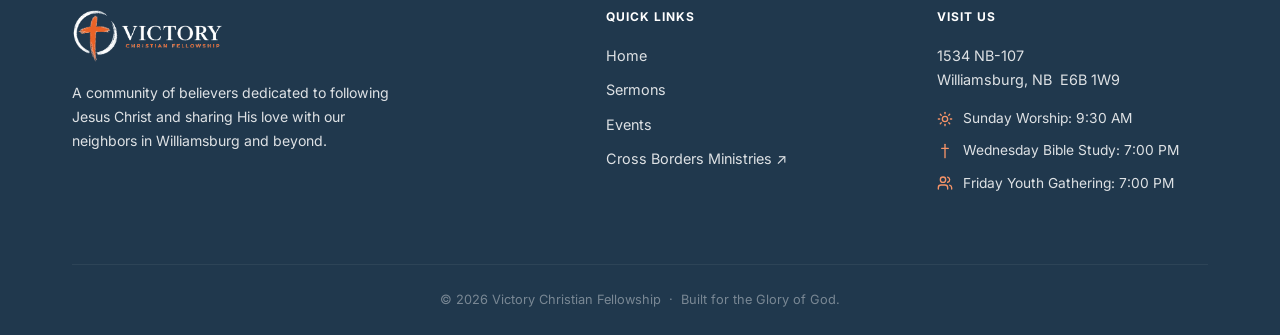
==== commit 1a6a6204: "Remove Our Beliefs block from homepage and update feature grid to balanced 2-column layout; preserve" ====
--- a/index.html
+++ b/index.html
@@ -71,16 +71,7 @@
                         <a href="sermons.html" class="btn btn-outline-dark">Listen Now</a>
                     </div>
                 </div>
-                <!-- Our Beliefs -->
-                <div class="feature-card">
-                    <div class="feature-img-wrap">
-                        <img src="assets/our-beliefs.jpg?v=1.0" alt="Open Bible - Our Beliefs">
-                    </div>
-                    <div class="feature-card-content">
-                        <h3>Our Beliefs</h3>
-                        <p>We are a Bible-believing fellowship committed to following Jesus Christ and sharing His love with Williamsburg and beyond.</p>
-                    </div>
-                </div>
+
                 <!-- Upcoming Events -->
                 <div class="feature-card">
                     <div class="feature-img-wrap">
--- a/style.css
+++ b/style.css
@@ -374,11 +374,14 @@
     background: var(--bg-alt);
 }
 
-/* ─── 3-COLUMN FEATURE CARDS (HOME) ──────────────────────── */
+/* ─── 2-COLUMN FEATURE CARDS (HOME) ──────────────────────── */
 .feature-grid {
     display: grid;
-    grid-template-columns: repeat(3, 1fr);
-    gap: 24px;
+    grid-template-columns: repeat(2, 1fr);
+    max-width: 860px;
+    margin-left: auto;
+    margin-right: auto;
+    gap: 32px;
     margin-top: -60px; /* Overlaps hero section slightly for modern layout */
     position: relative;
     z-index: 10;
@@ -1173,7 +1176,7 @@
         margin-top: -40px;
     }
     .feature-card:last-child {
-        grid-column: span 2;
+        grid-column: span 1;
     }
     .location-grid {
         grid-template-columns: 1fr;
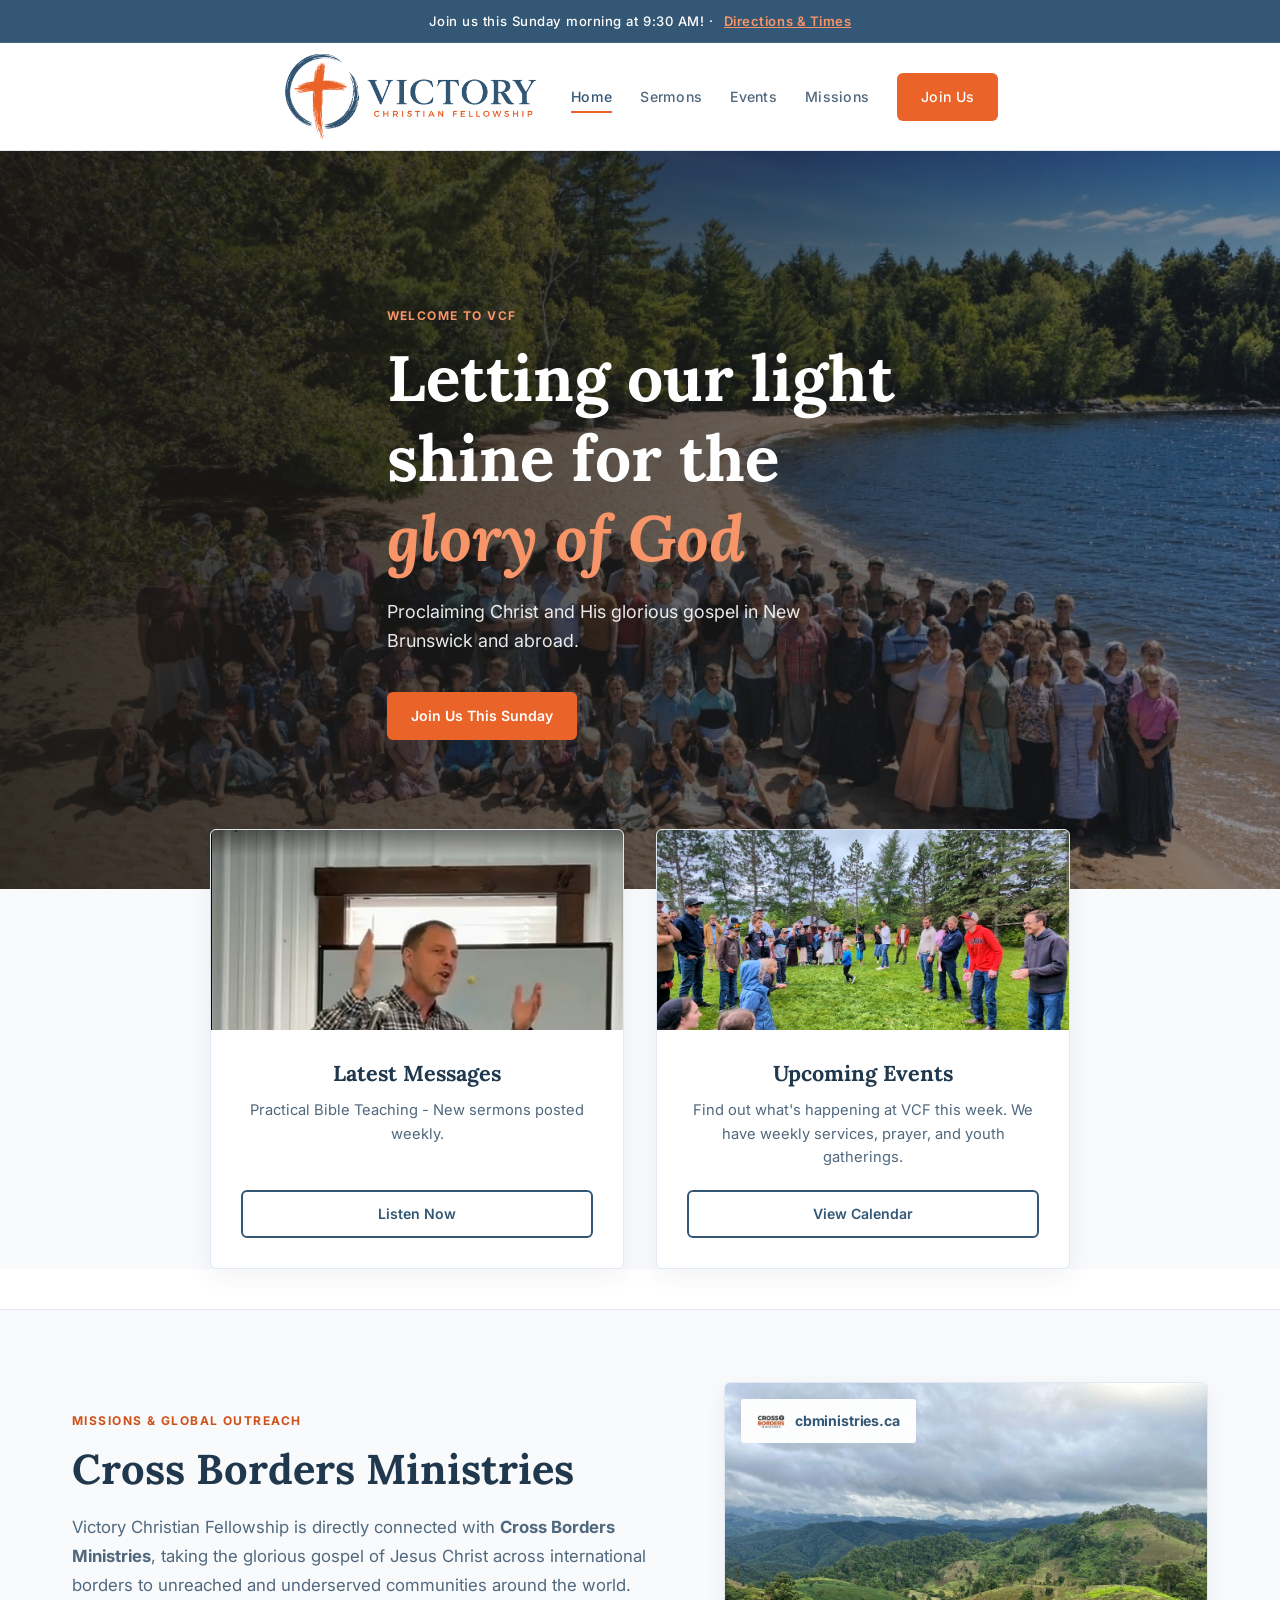
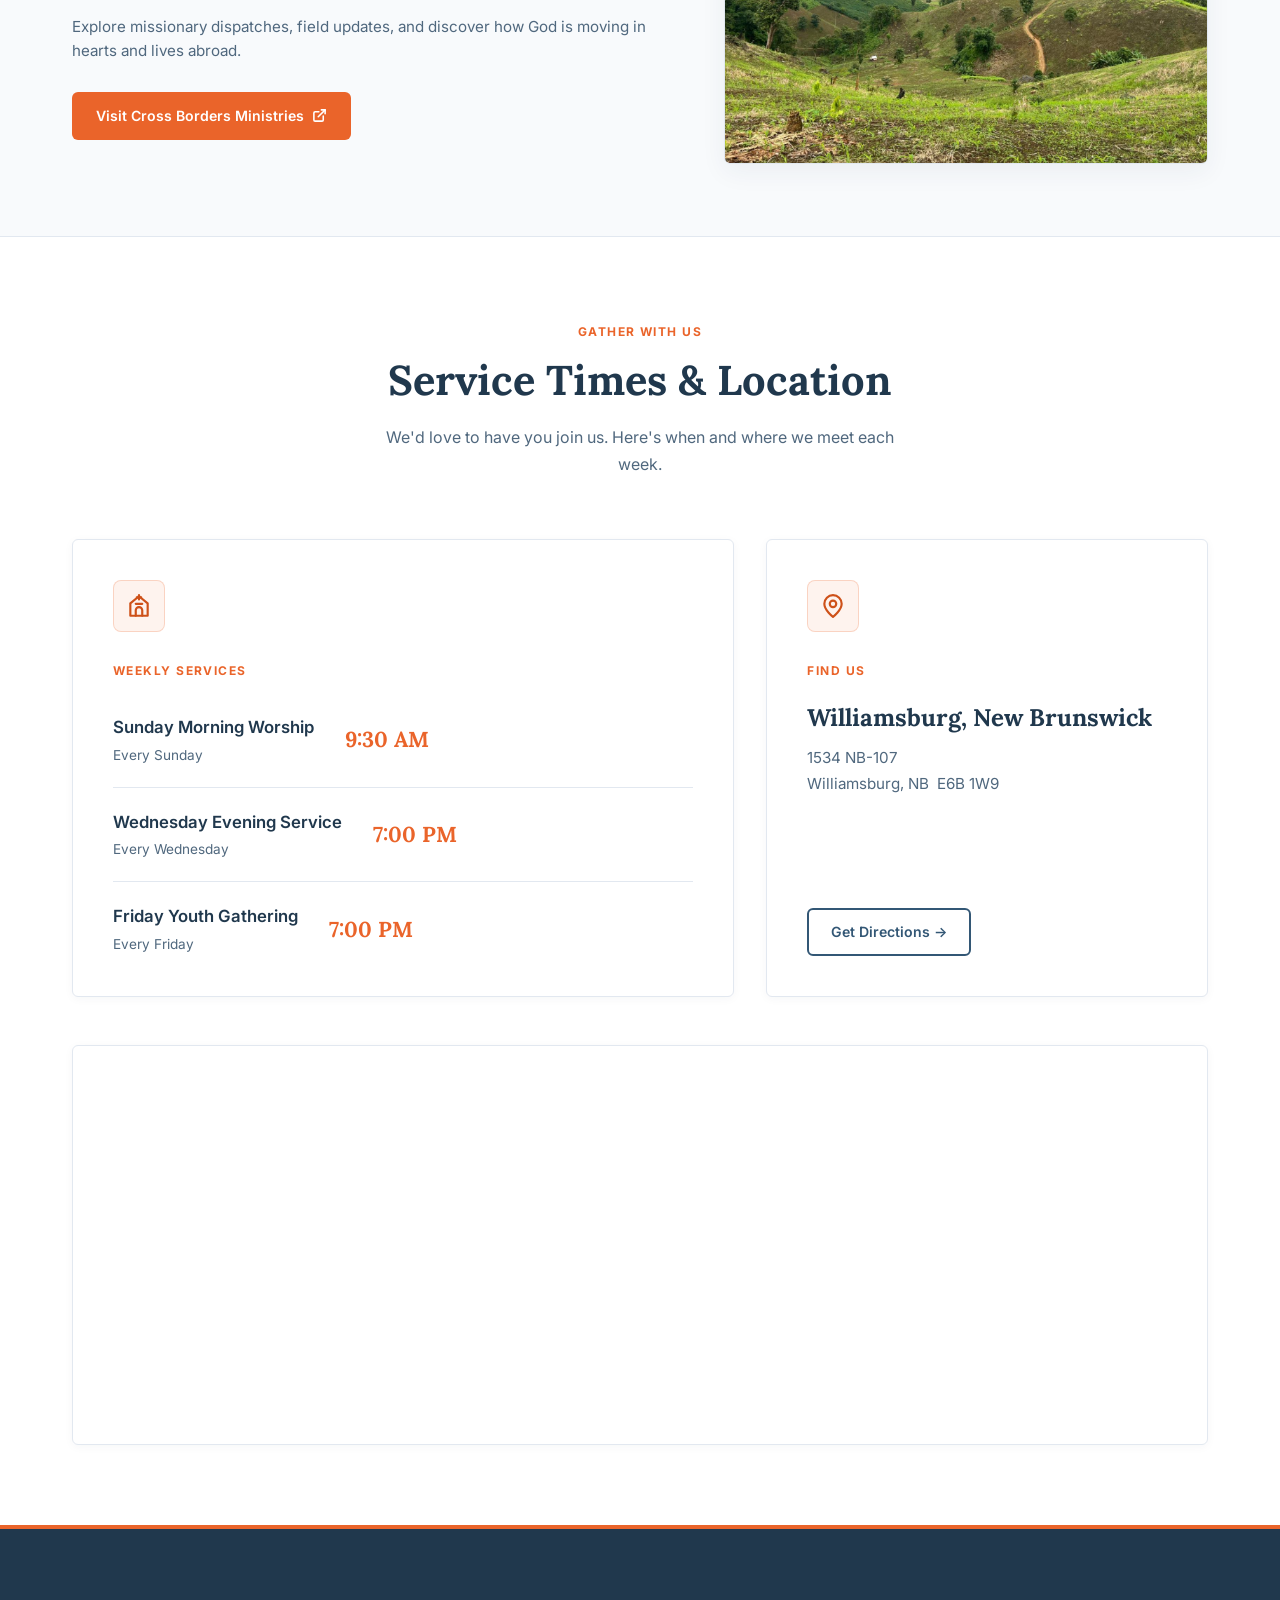
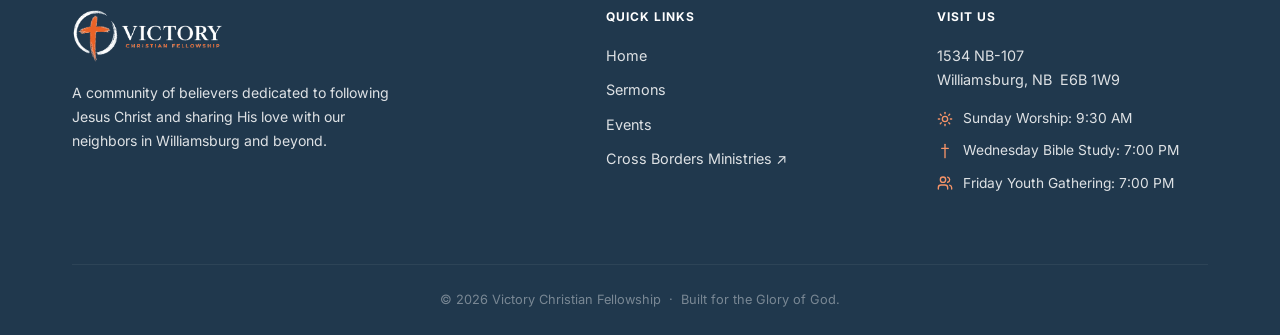
==== commit 282fda51: "Remove 'All are welcome' line from Find Us section" ====
--- a/index.html
+++ b/index.html
@@ -173,7 +173,6 @@
                         <span class="section-tag">Find Us</span>
                         <h3 style="font-size:1.5rem;margin:10px 0 12px;font-family:'Lora',serif">Williamsburg, New Brunswick</h3>
                         <p style="color:var(--fg-light);font-size:.95rem;margin-bottom:8px">1534 NB-107<br>Williamsburg, NB &nbsp;E6B 1W9</p>
-                        <p style="color:var(--fg-light);font-size:.88rem">All are welcome — no dress code, no pressure.</p>
                     </div>
                     <a href="https://www.google.com/maps/dir/?api=1&destination=1534+NB-107,+Williamsburg,+NB+E6B+1W9" target="_blank" class="btn btn-outline-dark" style="margin-top:28px;align-self:flex-start">
                         Get Directions →
